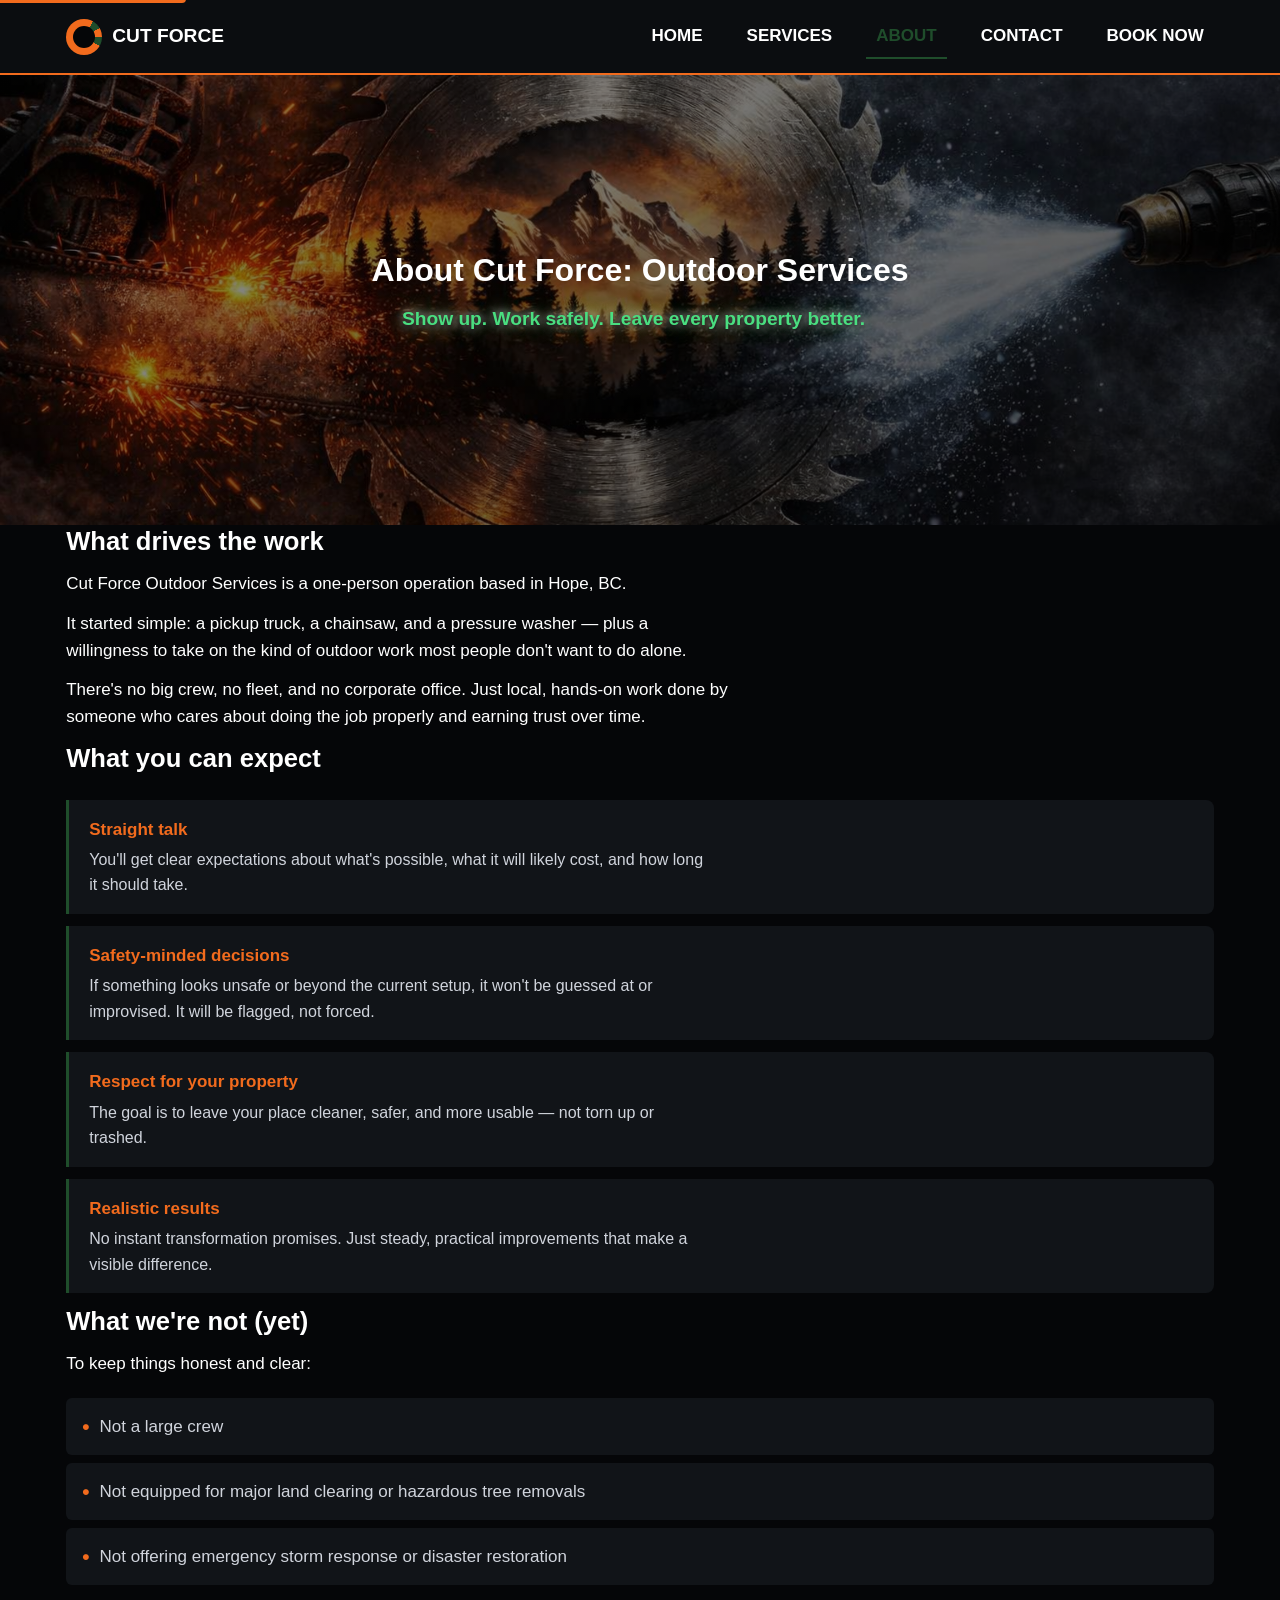
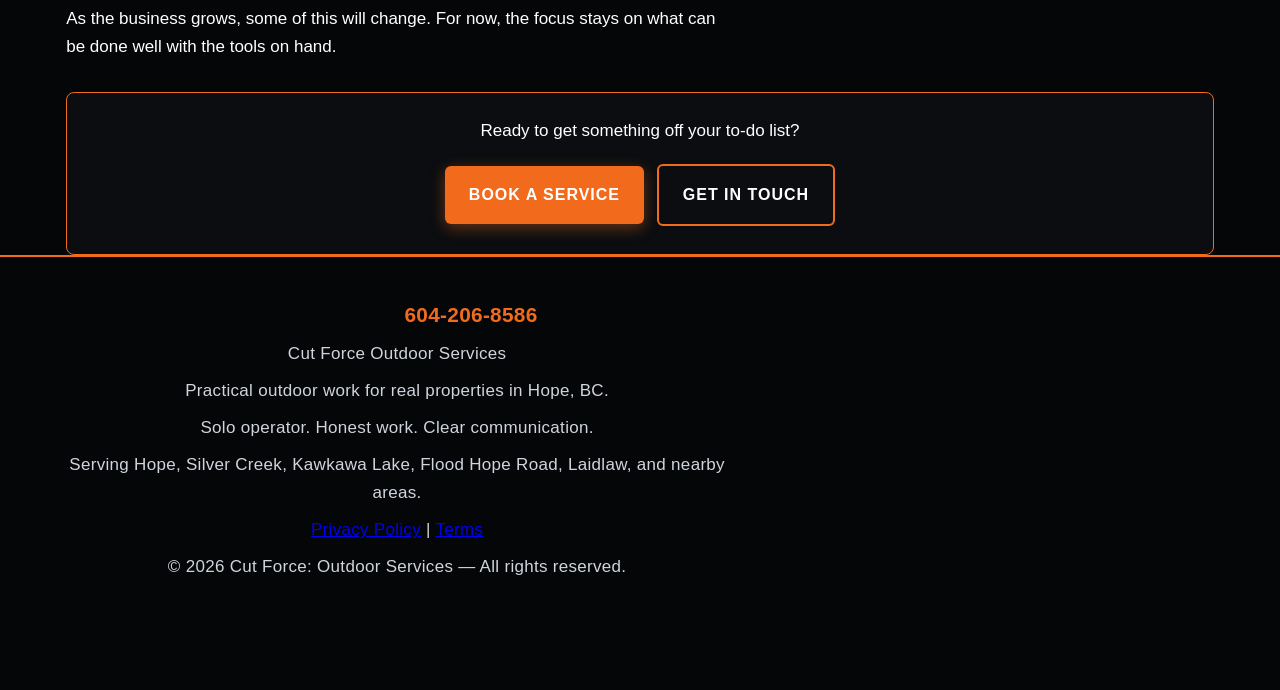
==== about.html @ 6f689f02 "feat(site): centralize quote flow and add SEO/legal pages Route quote and booking calls to the conta" ====
<!DOCTYPE html>
<html lang="en">
<head>
    <!-- Clarity tracking code for https://cutforceoutdoorservices.ca/ -->
<script>
    (function(c,l,a,r,i,t,y){
        c[a]=c[a]||function(){(c[a].q=c[a].q||[]).push(arguments)};
        t=l.createElement(r);t.async=1;t.src="https://www.clarity.ms/tag/"+i+"?ref=bwt";
        y=l.getElementsByTagName(r)[0];y.parentNode.insertBefore(t,y);
    })(window, document, "clarity", "script", "xai594ujfy");
</script>
    <meta charset="UTF-8">
    <meta name="viewport" content="width=device-width, initial-scale=1.0">
    <title>About | Cut Force: Outdoor Services | Hope, BC</title>
    <meta name="description" content="One-person outdoor service in Hope, BC focused on practical chainsaw work, brush clearing, pressure washing, and honest communication.">
    
    <!-- Open Graph / Social Media -->
    <meta property="og:title" content="About | Cut Force: Outdoor Services | Hope, BC">
    <meta property="og:description" content="One-person outdoor service in Hope, BC focused on practical chainsaw work, brush clearing, pressure washing, and honest communication.">
    <meta property="og:type" content="website">
    <meta property="og:url" content="https://cutforceoutdoorservices.ca/about.html">
    <meta property="og:image" content="https://cutforceoutdoorservices.ca/img/hero-bg.png">
    
    <!-- Local Business Schema -->
    <script type="application/ld+json">
    {
      "@context": "https://schema.org",
      "@type": "LocalBusiness",
      "name": "Cut Force Outdoor Services",
      "image": "https://cutforceoutdoorservices.ca/img/favicon.svg",
      "telephone": "+16042068586",
      "address": {
        "@type": "PostalAddress",
        "addressLocality": "Hope",
        "addressRegion": "BC",
        "addressCountry": "CA"
      },
      "areaServed": ["Hope, BC", "Silver Creek", "Kawkawa Lake", "Flood Hope Road", "Laidlaw", "Yale"],
      "serviceType": ["Brush Clearing", "Yard Cleanups", "Property Recovery", "Pressure Washing", "Chainsaw Work"]
    }
    </script>
    
    <link rel="icon" href="img/favicon.svg" type="image/svg+xml">
    <link rel="stylesheet" href="css/styles.css">
</head>
<body>
    <a href="#main-content" class="skip-link">Skip to main content</a>

    <header>
        <div class="container header-container">
            <div class="logo">
                <div class="logo-icon" aria-label="Cut Force Logo"></div>
                <span>CUT FORCE</span>
            </div>
            <button class="menu-toggle" aria-label="Toggle menu" aria-expanded="false">☰</button>
            <nav id="main-nav">
                <ul>
                    <li><a href="index.html">Home</a></li>
                    <li><a href="services.html">Services</a></li>
                    <li><a href="about.html" class="active">About</a></li>
                    <li><a href="contact.html">Contact</a></li>
                    <li><a href="contact.html">Book Now</a></li>
                </ul>
            </nav>
        </div>
    </header>

    <section class="hero hero-short">
        <div class="hero-overlay"></div>
        <div class="container hero-content">
            <h1>About Cut Force: Outdoor Services</h1>
            <p class="hero-tagline">Show up. Work safely. Leave every property better.</p>
        </div>
    </section>

    <section class="about" id="main-content">
        <div class="container">
            <h2>What drives the work</h2>
            <p>Cut Force Outdoor Services is a one-person operation based in Hope, BC.</p>
            <p>It started simple: a pickup truck, a chainsaw, and a pressure washer — plus a willingness to take on the kind of outdoor work most people don't want to do alone.</p>
            <p>There's no big crew, no fleet, and no corporate office. Just local, hands-on work done by someone who cares about doing the job properly and earning trust over time.</p>

            <h2>What you can expect</h2>
            <ul class="before-book-list">
                <li>
                    <strong>Straight talk</strong>
                    <p>You'll get clear expectations about what's possible, what it will likely cost, and how long it should take.</p>
                </li>
                <li>
                    <strong>Safety-minded decisions</strong>
                    <p>If something looks unsafe or beyond the current setup, it won't be guessed at or improvised. It will be flagged, not forced.</p>
                </li>
                <li>
                    <strong>Respect for your property</strong>
                    <p>The goal is to leave your place cleaner, safer, and more usable — not torn up or trashed.</p>
                </li>
                <li>
                    <strong>Realistic results</strong>
                    <p>No instant transformation promises. Just steady, practical improvements that make a visible difference.</p>
                </li>
            </ul>

            <h2>What we're not (yet)</h2>
            <p>To keep things honest and clear:</p>
            <ul class="service-area-list">
                <li>Not a large crew</li>
                <li>Not equipped for major land clearing or hazardous tree removals</li>

                <li>Not offering emergency storm response or disaster restoration</li>
            </ul>
            <p>As the business grows, some of this will change. For now, the focus stays on what can be done well with the tools on hand.</p>

            <div class="cta-block">
                <p>Ready to get something off your to-do list?</p>
                <a href="contact.html" class="btn btn-orange"><span>Book a Service</span></a>
                <a href="contact.html" class="btn btn-outline"><span>Get in Touch</span></a>
            </div>
        </div>
    </section>

    <footer>
        <div class="container">
            <p class="footer-text footer-phone">604-206-8586</p>
            <p class="footer-text">Cut Force Outdoor Services</p>
            <p class="footer-text">Practical outdoor work for real properties in Hope, BC.</p>
            <p class="footer-text">Solo operator. Honest work. Clear communication.</p>
            <p class="footer-text">Serving Hope, Silver Creek, Kawkawa Lake, Flood Hope Road, Laidlaw, and nearby areas.</p>
            <p class="footer-text"><a href="privacy-policy.html">Privacy Policy</a> | <a href="terms.html">Terms</a></p>            <p class="footer-text">&copy; 2026 Cut Force: Outdoor Services — All rights reserved.</p>
        </div>
    </footer>

    <div class="sticky-action-bar" aria-label="Quick contact">
        <a href="tel:604-206-8586"><span class="bar-icon">📞</span> Call</a>
        <a href="sms:604-206-8586"><span class="bar-icon">💬</span> Text</a>
        <a href="contact.html"><span class="bar-icon">📝</span> Contact</a>
    </div>

    <script>
        const menuToggle = document.querySelector('.menu-toggle');
        const nav = document.getElementById('main-nav');
        menuToggle.addEventListener('click', function() {
            const isOpen = nav.style.display === 'block';
            nav.style.display = isOpen ? 'none' : 'block';
            menuToggle.setAttribute('aria-expanded', !isOpen);
            menuToggle.textContent = isOpen ? '☰' : '✕';
        });
    </script>
</body>
</html>
---- css/styles.css ----
/* Cut Force: Outdoor Services - Mobile-First UI Kit */
/* Dark, gritty aesthetic merged with readability-first mobile */

/* Reset & Base */
* { margin: 0; padding: 0; box-sizing: border-box; }
:root {
    --bg-primary: #050608;
    --bg-secondary: #0B0D10;
    --bg-card: #111418;
    --accent-orange: #F26B1D;
    --accent-green: #1F4D2B;
    --text-white: #FFFFFF;
    --text-gray: #D0D4DC;
    --text-muted: #9CA3AF;
}

html { scroll-behavior: smooth; }
body {
    font-family: 'Segoe UI', Tahoma, Geneva, Verdana, sans-serif;
    background-color: var(--bg-primary);
    color: var(--text-white);
    line-height: 1.6;
    min-height: 100vh;
    padding-bottom: 80px;
    font-size: 17px;
}

/* Container */
.container { width: 92%; max-width: 1200px; margin: 0 auto; padding: 0 15px; }

/* Spacing System */
.section-padding { padding: 40px 0; }
.mb-s { margin-bottom: 8px; }
.mb-m { margin-bottom: 16px; }
.mb-l { margin-bottom: 24px; }
.mb-xl { margin-bottom: 32px; }
.mt-xl { margin-top: 32px; }

/* Typography */
h1, h2, h3, h4 { line-height: 1.3; margin-bottom: 12px; }
h1 { font-size: clamp(1.6rem, 5vw, 2rem); }
h2 { font-size: clamp(1.3rem, 4vw, 1.6rem); }
h3 { font-size: 1.2rem; }
p { margin-bottom: 12px; max-width: 70ch; }

/* Text Center Utility */
.text-center { text-align: center; }
.text-center p { margin-left: auto; margin-right: auto; }
.text-muted { color: var(--text-muted); }

/* Skip link */
.skip-link { position: absolute; top: -40px; left: 0; background: var(--accent-orange); color: var(--text-white); padding: 8px 16px; text-decoration: none; z-index: 1000; border-radius: 0 0 4px 0; }
.skip-link:focus { top: 0; }

/* Header */
header { position: sticky; top: 0; background: var(--bg-secondary); border-bottom: 2px solid var(--accent-orange); z-index: 100; padding: 14px 0; }
.header-container { display: flex; justify-content: space-between; align-items: center; flex-wrap: wrap; padding: 0 15px; }
.logo { font-size: 1.2rem; font-weight: 900; color: var(--text-white); display: flex; align-items: center; gap: 10px; }
.logo-icon { width: 36px; height: 36px; border-radius: 50%; background: conic-gradient(from 0deg, var(--accent-orange) 0deg 30deg, var(--accent-green) 30deg 60deg, var(--accent-orange) 60deg 90deg, var(--accent-green) 90deg 120deg, var(--accent-orange) 120deg); position: relative; flex-shrink: 0; }
.logo-icon::before { content: ''; position: absolute; top: 50%; left: 50%; transform: translate(-50%, -50%); width: 22px; height: 22px; background: var(--bg-primary); border-radius: 50%; }
.phone-header { color: var(--accent-orange); font-weight: 700; font-size: 1rem; }

/* Navigation */
nav ul { display: flex; list-style: none; gap: 1.5rem; flex-wrap: wrap; }
nav a { color: var(--text-white); text-transform: uppercase; font-weight: 600; transition: color 0.3s; padding: 8px 10px; text-decoration: none; min-height: 44px; display: inline-flex; align-items: center; }
nav a:hover { color: var(--accent-orange); }
nav a.active { color: var(--accent-green); border-bottom: 2px solid var(--accent-green); }
nav a:focus { outline: 2px solid var(--accent-green); outline-offset: 2px; }

/* Hamburger Menu */
.menu-toggle { display: none; background: none; border: none; color: var(--text-white); font-size: 1.8rem; cursor: pointer; padding: 8px; min-height: 44px; min-width: 44px; }

/* Sticky Bottom Action Bar */
.sticky-action-bar { position: fixed; bottom: 0; left: 0; right: 0; background: var(--bg-secondary); border-top: 2px solid var(--accent-orange); display: flex; z-index: 100; padding: 8px 0; box-shadow: 0 -4px 20px rgba(0,0,0,0.5); }
.sticky-action-bar a { flex: 1; display: flex; flex-direction: column; align-items: center; justify-content: center; gap: 4px; padding: 10px 8px; text-decoration: none; color: var(--text-white); font-weight: 700; font-size: 0.75rem; text-transform: uppercase; letter-spacing: 0.5px; min-height: 56px; border-right: 1px solid rgba(255,255,255,0.1); }
.sticky-action-bar a:last-child { border-right: none; }
.sticky-action-bar a:hover { background: rgba(242, 107, 29, 0.15); }
.sticky-action-bar a:focus { outline: 2px solid var(--accent-green); outline-offset: -2px; }
.sticky-action-bar .bar-icon { font-size: 1.3rem; }

/* Hero Section */
.hero { position: relative; min-height: 100vh; display: flex; align-items: center; justify-content: center; text-align: center; overflow: hidden; background-image: url("../img/hero-bg.png"); background-size: cover; background-position: center; background-repeat: no-repeat; background-color: var(--bg-secondary); }
.hero-short { min-height: 50vh; }
.hero-overlay { position: absolute; inset: 0; background: linear-gradient(135deg, rgba(0,0,0,0.4) 0%, rgba(0,0,0,0.7) 100%); z-index: 1; }
.hero-content { position: relative; z-index: 3; padding: 20px; max-width: 800px; }
.hero-title { margin-bottom: 16px; }
.hero-tagline { font-size: 1.2rem; color: #4ADE80; margin-bottom: 16px; font-weight: 600; text-shadow: 0 2px 4px rgba(0,0,0,0.95), 0 0 10px rgba(255,255,255,0.9), 0 0 22px rgba(124,255,138,0.45); }
.hero-description { font-size: 1.05rem; color: var(--text-gray); margin-bottom: 24px; line-height: 1.7; }
.hero-buttons { display: flex; gap: 12px; flex-wrap: wrap; justify-content: center; }

/* Jump Menu */
.jump-menu { display: flex; gap: 8px; overflow-x: auto; padding: 12px 0; -webkit-overflow-scrolling: touch; scrollbar-width: none; border-bottom: 1px solid rgba(255,255,255,0.1); }
.jump-menu::-webkit-scrollbar { display: none; }
.jump-menu a { white-space: nowrap; padding: 10px 16px; background: var(--bg-secondary); border: 1px solid var(--accent-orange); border-radius: 20px; color: var(--text-white); text-decoration: none; font-size: 0.9rem; font-weight: 600; flex-shrink: 0; min-height: 44px; display: inline-flex; align-items: center; }
.jump-menu a:hover { background: var(--accent-orange); }
.jump-menu a:focus { outline: 2px solid var(--accent-green); }

/* Buttons */
.btn { padding: 16px 24px; font-weight: 900; text-transform: uppercase; border: none; cursor: pointer; transition: all 0.3s; font-size: 1rem; letter-spacing: 1px; text-decoration: none; display: inline-block; min-height: 48px; border-radius: 6px; }
.btn:focus { outline: 2px solid var(--accent-green); outline-offset: 2px; }
.btn-orange { background: var(--accent-orange); color: var(--text-white); box-shadow: 0 4px 15px rgba(242, 107, 29, 0.4); }
.btn-orange:hover { transform: translateY(-2px); box-shadow: 0 6px 20px rgba(242, 107, 29, 0.6); }
.btn-outline { background: transparent; color: var(--text-white); border: 2px solid var(--accent-orange); min-height: 48px; }
.btn-outline:hover { background: rgba(242, 107, 29, 0.2); }
.btn-full { width: 100%; text-align: center; }

/* Services Section */
.services { padding: 40px 0; background: var(--bg-primary); }
.services-alt { background: var(--bg-secondary); }
.services-grid { display: grid; grid-template-columns: 1fr; gap: 16px; margin-top: 24px; }
.service-card { background: var(--bg-card); border: 1px solid rgba(255,255,255,0.1); border-radius: 8px; overflow: hidden; transition: transform 0.3s, box-shadow 0.3s; }
.service-card:hover { transform: translateY(-3px); box-shadow: 0 8px 25px rgba(0,0,0,0.4); }
.service-card img { width: 100%; height: 200px; object-fit: cover; display: block; }
.service-card .service-icon { width: 100%; height: 200px; display: flex; align-items: center; justify-content: center; background: var(--bg-secondary); border-bottom: 1px solid rgba(255,255,255,0.1); }
.service-card .service-icon svg { width: 80px; height: 80px; color: var(--accent-orange); }
.service-card-content { padding: 20px; }
.service-card h3 { color: var(--accent-orange); margin-bottom: 8px; font-size: 1.15rem; }
.service-card p { color: var(--text-gray); line-height: 1.6; margin-bottom: 8px; }
.service-card .good-for { font-size: 0.9rem; color: var(--text-muted); font-style: italic; margin-top: 8px; padding-top: 8px; border-top: 1px solid rgba(255,255,255,0.1); }

/* CTA Block */
.cta-block { background: var(--bg-secondary); border: 1px solid var(--accent-orange); border-radius: 8px; padding: 24px; text-align: center; margin-top: 32px; }
.cta-block p { margin-bottom: 16px; margin-left: auto; margin-right: auto; }
.cta-block .btn { margin: 4px; }

/* Section Headers */
.section-header { text-align: center; margin-bottom: 32px; }
.section-header h2 { color: var(--text-white); }
.section-header p { color: var(--text-gray); margin-left: auto; margin-right: auto; }

/* How It Works */
.steps { display: grid; gap: 20px; margin-top: 24px; }
.step { background: var(--bg-card); border: 1px solid rgba(255,255,255,0.1); border-radius: 8px; padding: 24px; position: relative; }
.step-number { display: inline-flex; align-items: center; justify-content: center; width: 36px; height: 36px; background: var(--accent-orange); color: var(--text-white); font-weight: 900; border-radius: 50%; margin-bottom: 12px; font-size: 1.1rem; }
.step h3 { margin-bottom: 8px; color: var(--text-white); }
.step p { color: var(--text-gray); margin-bottom: 0; }

/* Before You Book */
.before-book-list { list-style: none; margin-top: 24px; }
.before-book-list li { background: var(--bg-card); border-left: 3px solid var(--accent-green); padding: 16px 20px; margin-bottom: 12px; border-radius: 0 8px 8px 0; }
.before-book-list li strong { color: var(--accent-orange); display: block; margin-bottom: 4px; }
.before-book-list li p { color: var(--text-gray); margin-bottom: 0; font-size: 1rem; }

/* Service Area */
.service-area-list { list-style: none; margin: 20px 0; display: grid; gap: 8px; }
.service-area-list li { padding: 12px 16px; background: var(--bg-card); border-radius: 6px; color: var(--text-gray); display: flex; align-items: center; gap: 10px; }
.service-area-list li::before { content: '•'; color: var(--accent-orange); font-weight: 900; font-size: 1.3rem; }

/* Quick Contact */
.quick-contact { display: flex; gap: 12px; flex-wrap: wrap; margin-bottom: 24px; justify-content: center; }
.quick-contact a { display: inline-flex; align-items: center; gap: 8px; padding: 14px 20px; border-radius: 8px; text-decoration: none; font-weight: 700; min-height: 48px; }
.quick-contact .call-link { background: var(--accent-orange); color: var(--text-white); }
.quick-contact .text-link { background: var(--accent-green); color: var(--text-white); }

/* Photo Upload */
.photo-upload { border: 2px dashed rgba(255,255,255,0.3); border-radius: 8px; padding: 24px; text-align: center; cursor: pointer; transition: border-color 0.3s; position: relative; }
.photo-upload:hover { border-color: var(--accent-orange); }
.photo-upload input[type="file"] { position: absolute; inset: 0; opacity: 0; cursor: pointer; }
.photo-upload-label { color: var(--text-gray); font-size: 0.95rem; }

/* Forms */
.contact-prep ul {
    list-style: disc;
    padding-left: 1.5rem;
    line-height: 1.6;
}

.contact-prep li {
    margin-bottom: 0.5rem;
}

.contact-prep h2 {
    font-size: 1.8rem;
    font-weight: 600;
}

.mt-l { margin-top: 3rem; }
.mt-m { margin-top: 1.5rem; }
.mb-m { margin-bottom: 1.5rem; }

.contact-form, .booking-form { display: grid; gap: 16px; max-width: 100%; margin: 0 auto; }
.form-group { display: flex; flex-direction: column; }
.form-group label { margin-bottom: 6px; color: var(--accent-green); text-transform: uppercase; font-weight: 700; font-size: 0.85rem; letter-spacing: 0.5px; }
.form-group input, .form-group textarea, .form-group select { padding: 16px; background: var(--bg-secondary); border: 1px solid rgba(255,255,255,0.2); color: var(--text-white); font-size: 1rem; border-radius: 6px; min-height: 48px; }
.form-group input:focus, .form-group textarea:focus, .form-group select:focus { outline: 2px solid var(--accent-green); border-color: var(--accent-green); }
.form-group input.error, .form-group textarea.error { border-color: #ef4444; outline-color: #ef4444; }
.field-error { color: #ef4444; font-size: 0.85rem; margin-top: 4px; display: none; }
.field-error.show { display: block; }
.form-row { display: grid; grid-template-columns: 1fr; gap: 16px; }
.btn.loading { pointer-events: none; opacity: 0.7; white-space: nowrap; }
.btn.loading::after { content: ''; width: 18px; height: 18px; border: 2px solid var(--text-white); border-top-color: transparent; border-radius: 50%; animation: spin 0.6s linear infinite; margin-left: 10px; display: inline-block; vertical-align: middle; }
.btn-success { background: var(--accent-green) !important; cursor: default; animation: pulse 0.6s ease-in-out; }
.confirmation { display: none; background: var(--bg-primary); border: 2px solid var(--accent-green); padding: 32px; text-align: center; margin-top: 24px; border-radius: 8px; animation: fadeIn 0.4s ease-out; }
.confirmation.show { display: block; }
.form-error-message { display: none; background: #ef4444; color: white; padding: 12px 16px; border-radius: 6px; margin-bottom: 16px; text-align: center; font-weight: 600; }
.form-error-message.show { display: block; }

/* Spinner & pulse animations */
@keyframes spin { to { transform: rotate(360deg); } }
@keyframes pulse { 0%, 100% { transform: scale(1); } 50% { transform: scale(1.05); } }
@keyframes fadeIn { from { opacity: 0; transform: translateY(-10px); } to { opacity: 1; transform: translateY(0); } }

/* Gallery */
.gallery-grid { display: grid; grid-template-columns: 1fr; gap: 16px; margin-top: 24px; }
.gallery-item { border-radius: 8px; overflow: hidden; background: var(--bg-card); }
.gallery-item img { width: 100%; height: 220px; object-fit: cover; display: block; }
.gallery-item .gallery-icon { width: 100%; height: 220px; display: flex; align-items: center; justify-content: center; background: var(--bg-secondary); }
.gallery-item .gallery-icon svg { width: 100px; height: 100px; color: var(--accent-orange); }

/* Footer */
footer { background: var(--bg-primary); border-top: 2px solid var(--accent-orange); padding: 40px 0 100px; text-align: center; }
.footer-text { line-height: 1.7; letter-spacing: 0.3px; text-align: center; color: var(--text-gray); margin-bottom: 8px; }
.footer-phone { color: var(--accent-orange); font-size: 1.3rem; font-weight: 700; }

/* Scroll Indicator */
.scroll-indicator { position: absolute; bottom: 40px; left: 50%; transform: translateX(-50%); z-index: 3; cursor: pointer; animation: bounce 2s infinite; color: var(--accent-green); }
.scroll-indicator svg { width: 40px; height: 40px; }

/* Responsive */
@media (max-width: 599px) {
    .menu-toggle { display: block; }
    #main-nav { display: none; }
    #main-nav ul { flex-direction: column; gap: 0; width: 100%; }
    #main-nav a { display: block; padding: 14px 20px; border-bottom: 1px solid rgba(255,255,255,0.1); min-height: 48px; }
    .header-container { flex-wrap: nowrap; }
    nav { order: 3; width: 100%; }
}

@media (min-width: 600px) {
    .services-grid { grid-template-columns: repeat(2, 1fr); }
    .gallery-grid { grid-template-columns: repeat(2, 1fr); }
    .form-row { grid-template-columns: repeat(2, 1fr); }
    .steps { grid-template-columns: repeat(3, 1fr); }
    body { padding-bottom: 0; }
    .sticky-action-bar { display: none; }
    .menu-toggle { display: none !important; }
    #main-nav { display: block !important; }
    #main-nav ul { flex-wrap: wrap; justify-content: flex-end; }
}

@media (min-width: 900px) {
    .services-grid { grid-template-columns: repeat(3, 1fr); }
    .gallery-grid { grid-template-columns: repeat(3, 1fr); }
    .hero-buttons .btn { width: auto; }
}

@media (prefers-reduced-motion: reduce) {
    * { animation-duration: 0.01ms !important; transition-duration: 0.01ms !important; }
}

@keyframes bounce {
    0%, 100% { transform: translateX(-50%) translateY(0); }
    50% { transform: translateX(-50%) translateY(-10px); }
}

/* Utility */
.hidden { display: none; }
.service-card-narrow { max-width: 800px; margin: 0 auto; }
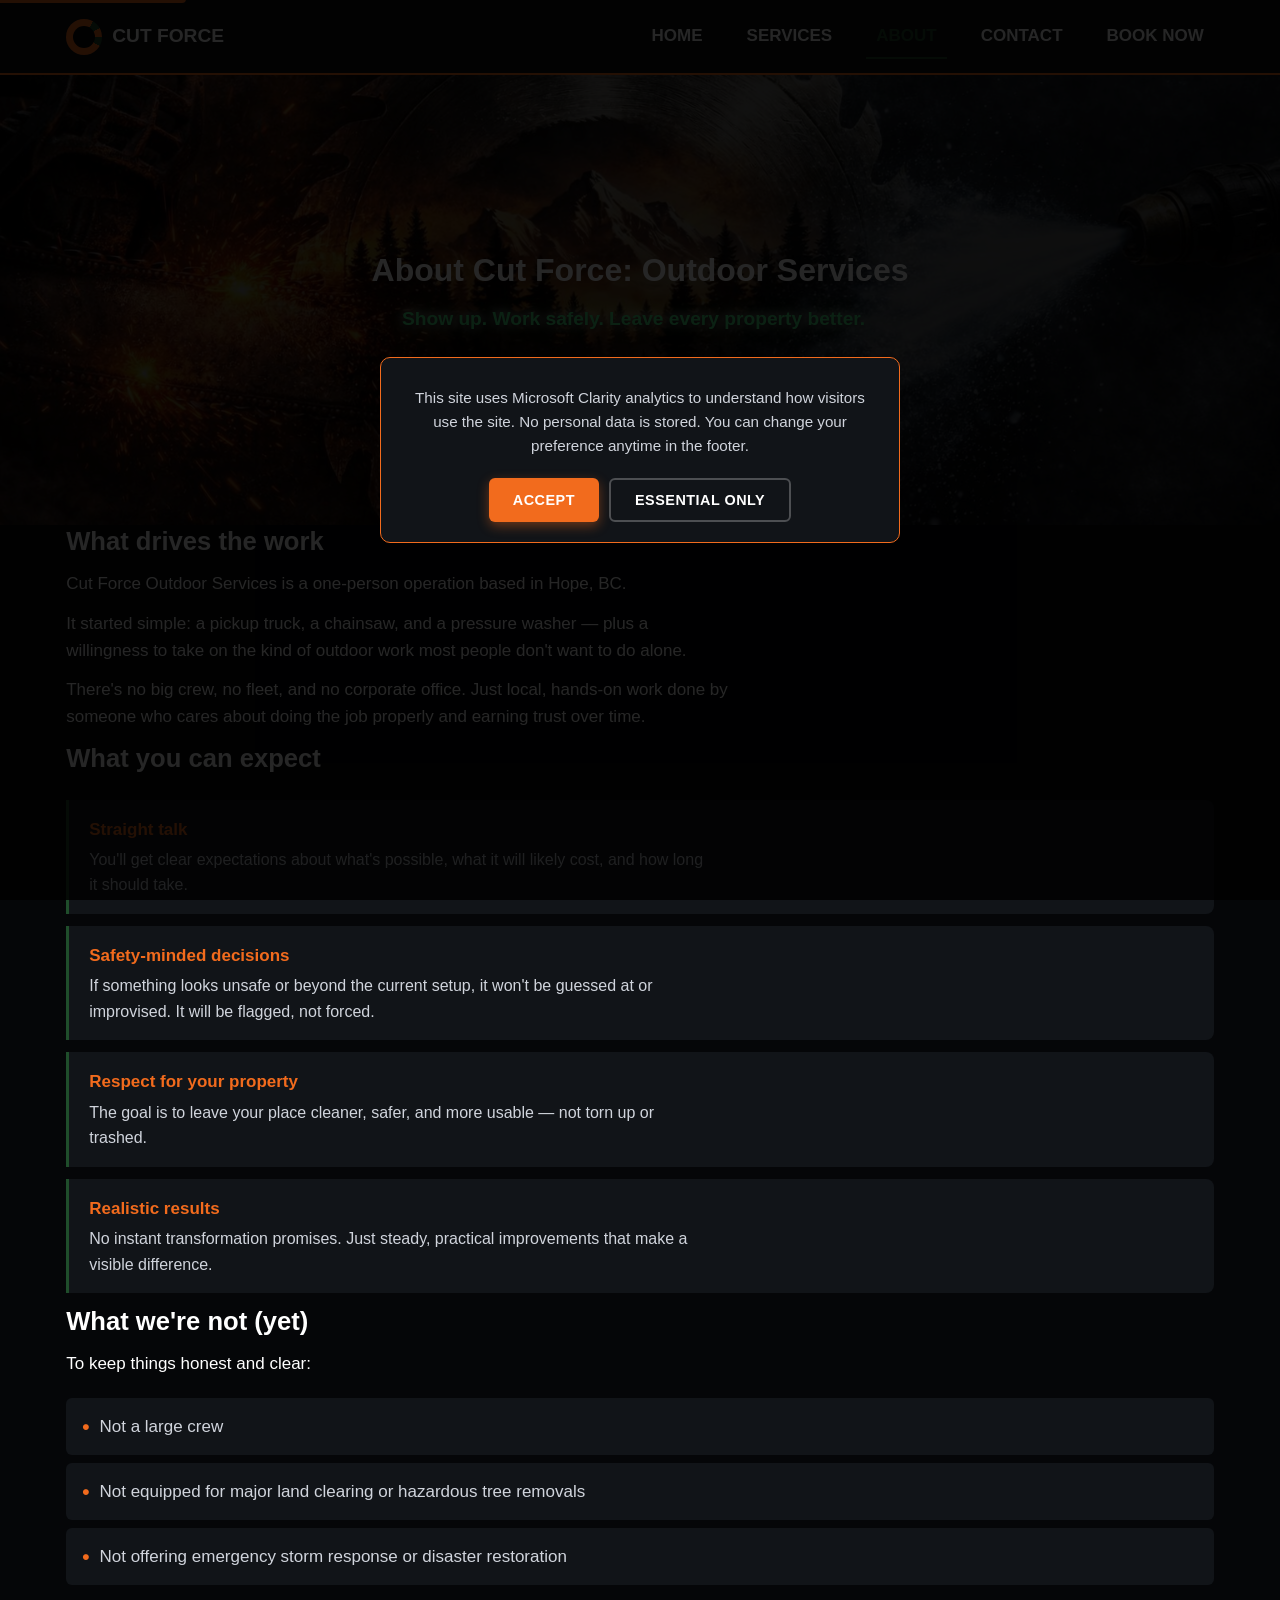
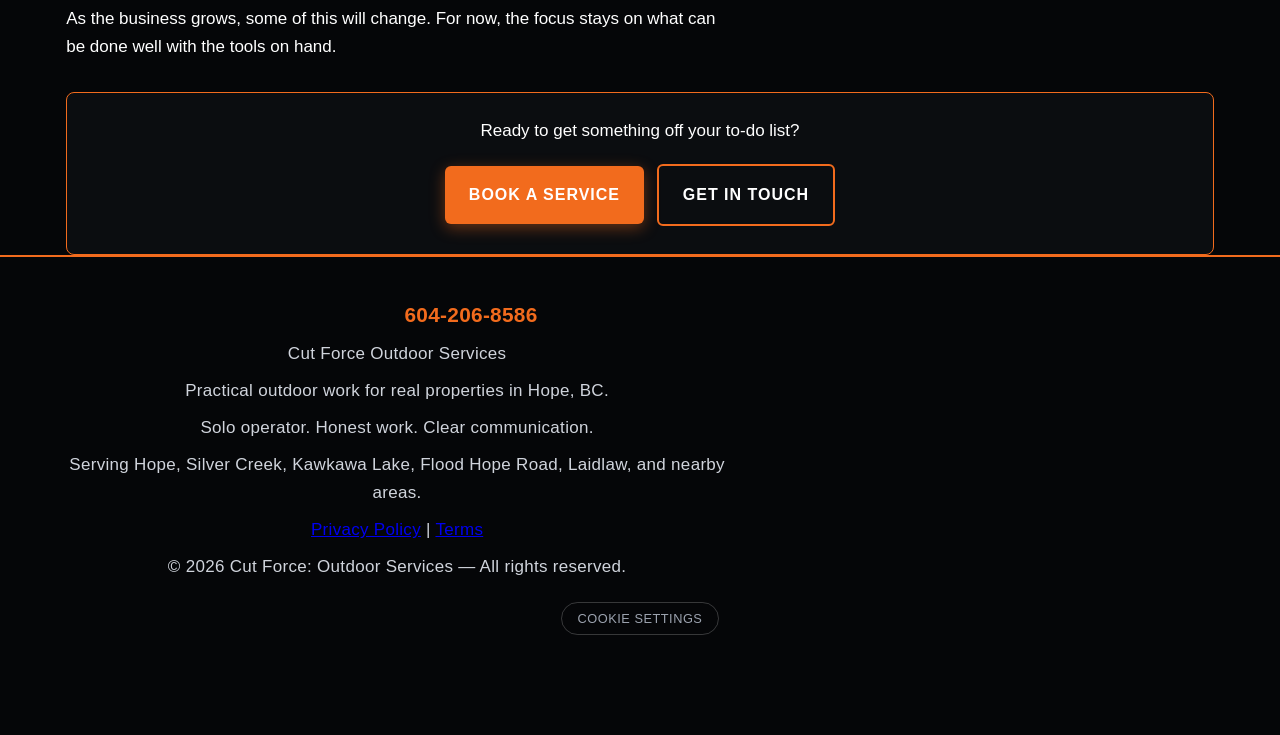
==== commit 53fb21bc: "refactor(site): centralize analytics with cookie consent banner Remove inline Microsoft Clarity trac" ====
--- a/about.html
+++ b/about.html
@@ -1,14 +1,7 @@
 <!DOCTYPE html>
 <html lang="en">
 <head>
-    <!-- Clarity tracking code for https://cutforceoutdoorservices.ca/ -->
-<script>
-    (function(c,l,a,r,i,t,y){
-        c[a]=c[a]||function(){(c[a].q=c[a].q||[]).push(arguments)};
-        t=l.createElement(r);t.async=1;t.src="https://www.clarity.ms/tag/"+i+"?ref=bwt";
-        y=l.getElementsByTagName(r)[0];y.parentNode.insertBefore(t,y);
-    })(window, document, "clarity", "script", "xai594ujfy");
-</script>
+    <!-- Analytics loaded via js/site.js with cookie consent -->
     <meta charset="UTF-8">
     <meta name="viewport" content="width=device-width, initial-scale=1.0">
     <title>About | Cut Force: Outdoor Services | Hope, BC</title>
@@ -59,7 +52,7 @@
                     <li><a href="services.html">Services</a></li>
                     <li><a href="about.html" class="active">About</a></li>
                     <li><a href="contact.html">Contact</a></li>
-                    <li><a href="contact.html">Book Now</a></li>
+                    <li><a href="contact.html" data-track="cta_book_click">Book Now</a></li></a>
                 </ul>
             </nav>
         </div>
@@ -112,8 +105,8 @@
 
             <div class="cta-block">
                 <p>Ready to get something off your to-do list?</p>
-                <a href="contact.html" class="btn btn-orange"><span>Book a Service</span></a>
-                <a href="contact.html" class="btn btn-outline"><span>Get in Touch</span></a>
+<a href="contact.html" class="btn btn-orange" data-track="cta_quote_click"><span>Book a Service</span></a>
+                <a href="contact.html" class="btn btn-outline" data-track="cta_contact_click"><span>Get in Touch</span></a>
             </div>
         </div>
     </section>
@@ -130,9 +123,9 @@
     </footer>
 
     <div class="sticky-action-bar" aria-label="Quick contact">
-        <a href="tel:604-206-8586"><span class="bar-icon">📞</span> Call</a>
-        <a href="sms:604-206-8586"><span class="bar-icon">💬</span> Text</a>
-        <a href="contact.html"><span class="bar-icon">📝</span> Contact</a>
+<a href="tel:604-206-8586" data-track="cta_call_click"><span class="bar-icon">📞</span> Call</a>
+        <a href="sms:604-206-8586" data-track="cta_text_click"><span class="bar-icon">💬</span> Text</a>
+        <a href="contact.html" data-track="cta_contact_click"><span class="bar-icon">📝</span> Contact</a>
     </div>
 
     <script>
@@ -145,6 +138,7 @@
             menuToggle.textContent = isOpen ? '☰' : '✕';
         });
     </script>
+    <script src="js/site.js"></script>
 </body>
 </html>
 
--- a/css/styles.css
+++ b/css/styles.css
@@ -89,8 +89,7 @@
 .hero-buttons { display: flex; gap: 12px; flex-wrap: wrap; justify-content: center; }
 
 /* Jump Menu */
-.jump-menu { display: flex; gap: 8px; overflow-x: auto; padding: 12px 0; -webkit-overflow-scrolling: touch; scrollbar-width: none; border-bottom: 1px solid rgba(255,255,255,0.1); }
-.jump-menu::-webkit-scrollbar { display: none; }
+.jump-menu { display: flex; gap: 8px; overflow-x: auto; padding: 12px 0; border-bottom: 1px solid rgba(255,255,255,0.1); }
 .jump-menu a { white-space: nowrap; padding: 10px 16px; background: var(--bg-secondary); border: 1px solid var(--accent-orange); border-radius: 20px; color: var(--text-white); text-decoration: none; font-size: 0.9rem; font-weight: 600; flex-shrink: 0; min-height: 44px; display: inline-flex; align-items: center; }
 .jump-menu a:hover { background: var(--accent-orange); }
 .jump-menu a:focus { outline: 2px solid var(--accent-green); }
@@ -257,3 +256,89 @@
 .hidden { display: none; }
 .service-card-narrow { max-width: 800px; margin: 0 auto; }
 
+/* ── Cookie Consent Banner ── */
+#cf-consent-banner {
+  position: fixed;
+  inset: 0;
+  z-index: 9999;
+  background: rgba(0,0,0,0.85);
+  display: flex;
+  align-items: center;
+  justify-content: center;
+  opacity: 0;
+  pointer-events: none;
+  transition: opacity 0.3s ease;
+}
+#cf-consent-banner.cf-visible {
+  opacity: 1;
+  pointer-events: auto;
+}
+.cf-consent-inner {
+  background: var(--bg-card, #111418);
+  border: 1px solid var(--accent-orange, #F26B1D);
+  border-radius: 10px;
+  padding: 28px 24px 20px;
+  max-width: 520px;
+  width: 92%;
+  text-align: center;
+  color: var(--text-white, #FFFFFF);
+}
+.cf-consent-text {
+  font-size: 0.95rem;
+  color: var(--text-gray, #D0D4DC);
+  line-height: 1.6;
+  margin: 0 0 20px;
+}
+.cf-consent-actions {
+  display: flex;
+  gap: 10px;
+  justify-content: center;
+  flex-wrap: wrap;
+}
+.cf-btn {
+  padding: 12px 24px;
+  border: none;
+  border-radius: 6px;
+  font-weight: 700;
+  font-size: 0.9rem;
+  cursor: pointer;
+  min-height: 44px;
+  text-transform: uppercase;
+  letter-spacing: 0.5px;
+  transition: transform 0.15s, box-shadow 0.2s;
+}
+.cf-btn-accept {
+  background: var(--accent-orange, #F26B1D);
+  color: var(--text-white, #FFFFFF);
+  box-shadow: 0 4px 12px rgba(242, 107, 29, 0.4);
+}
+.cf-btn-accept:hover { transform: translateY(-1px); }
+.cf-btn-essential {
+  background: transparent;
+  color: var(--text-white, #FFFFFF);
+  border: 2px solid rgba(255,255,255,0.25);
+}
+.cf-btn-essential:hover { border-color: var(--text-white, #FFFFFF); }
+
+/* Footer consent toggle */
+.cf-consent-toggle {
+  display: inline-block;
+  margin-top: 12px;
+  padding: 8px 16px;
+  background: transparent;
+  border: 1px solid rgba(255,255,255,0.2);
+  border-radius: 20px;
+  color: var(--text-muted, #9CA3AF);
+  font-size: 0.8rem;
+  cursor: pointer;
+  text-transform: uppercase;
+  letter-spacing: 0.5px;
+  transition: border-color 0.2s, color 0.2s;
+}
+.cf-consent-toggle:hover {
+  border-color: var(--accent-orange, #F26B1D);
+  color: var(--accent-orange, #F26B1D);
+}
+
+
+
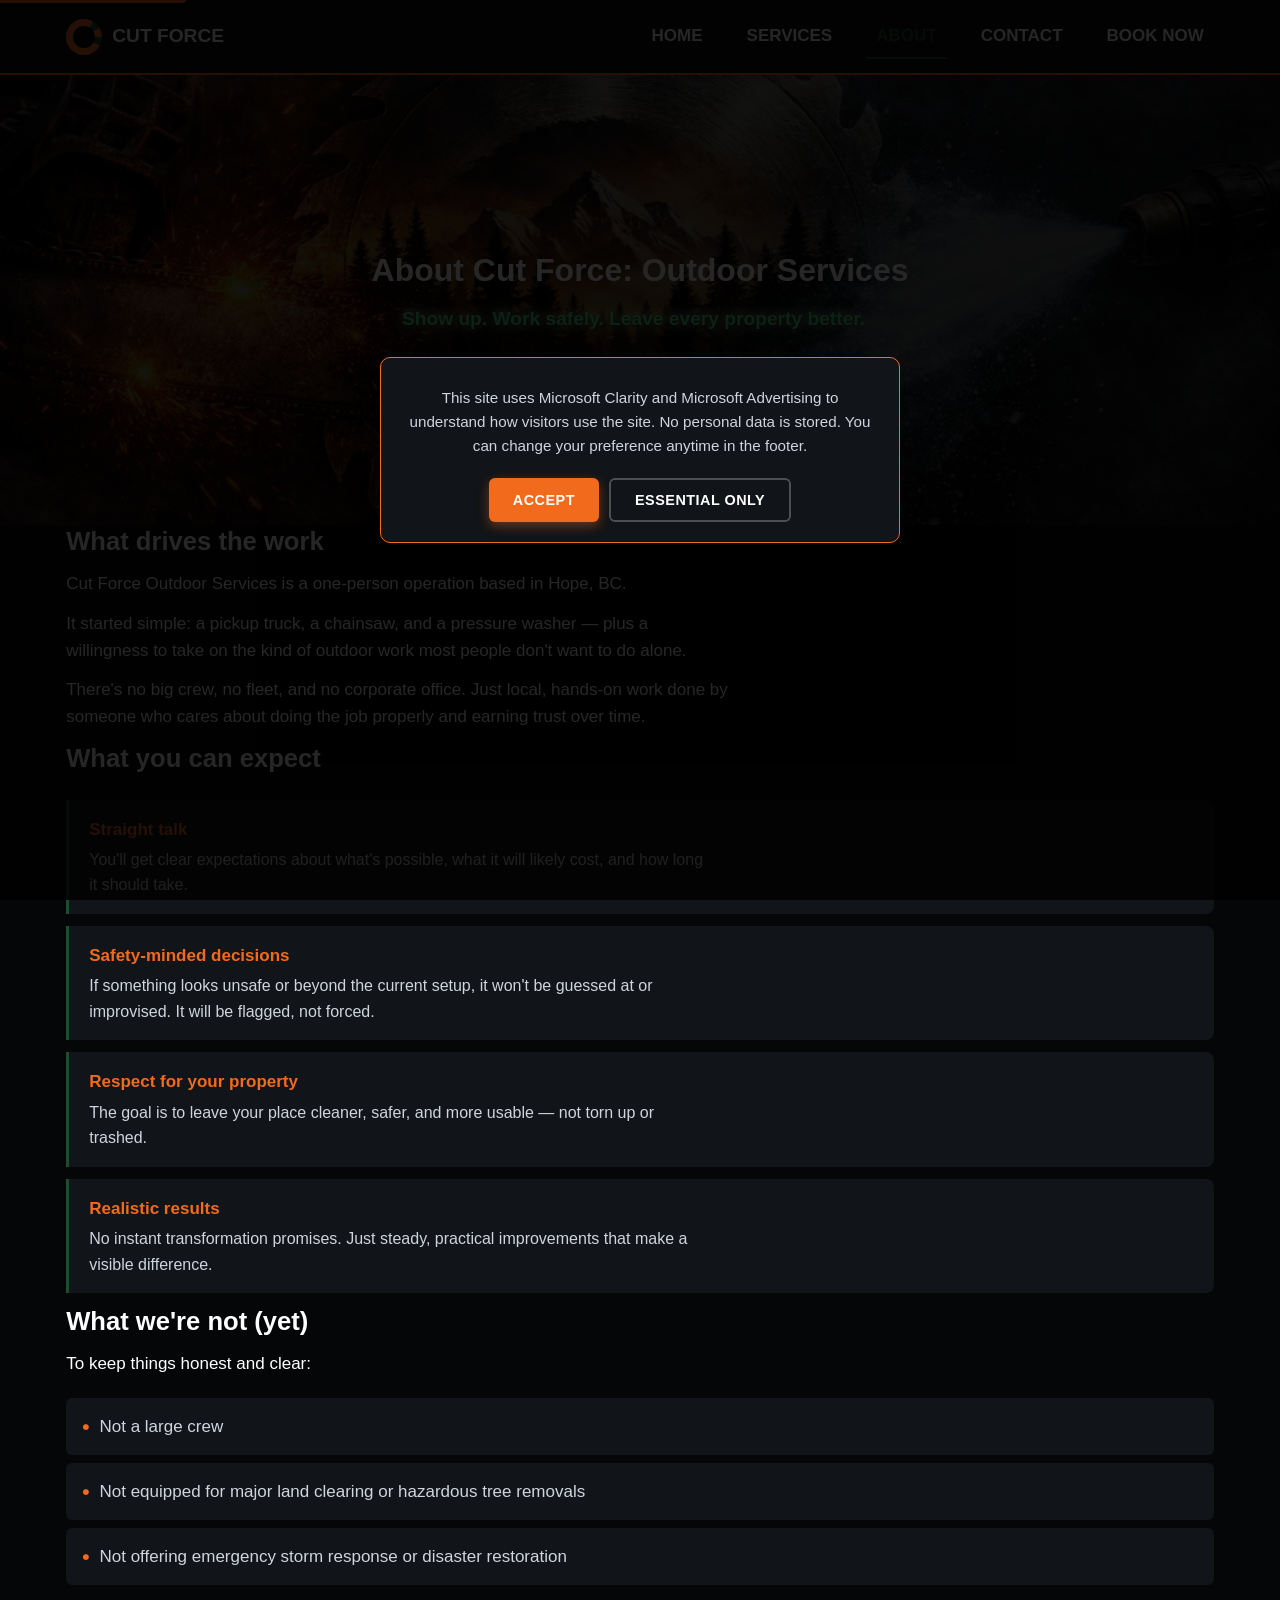
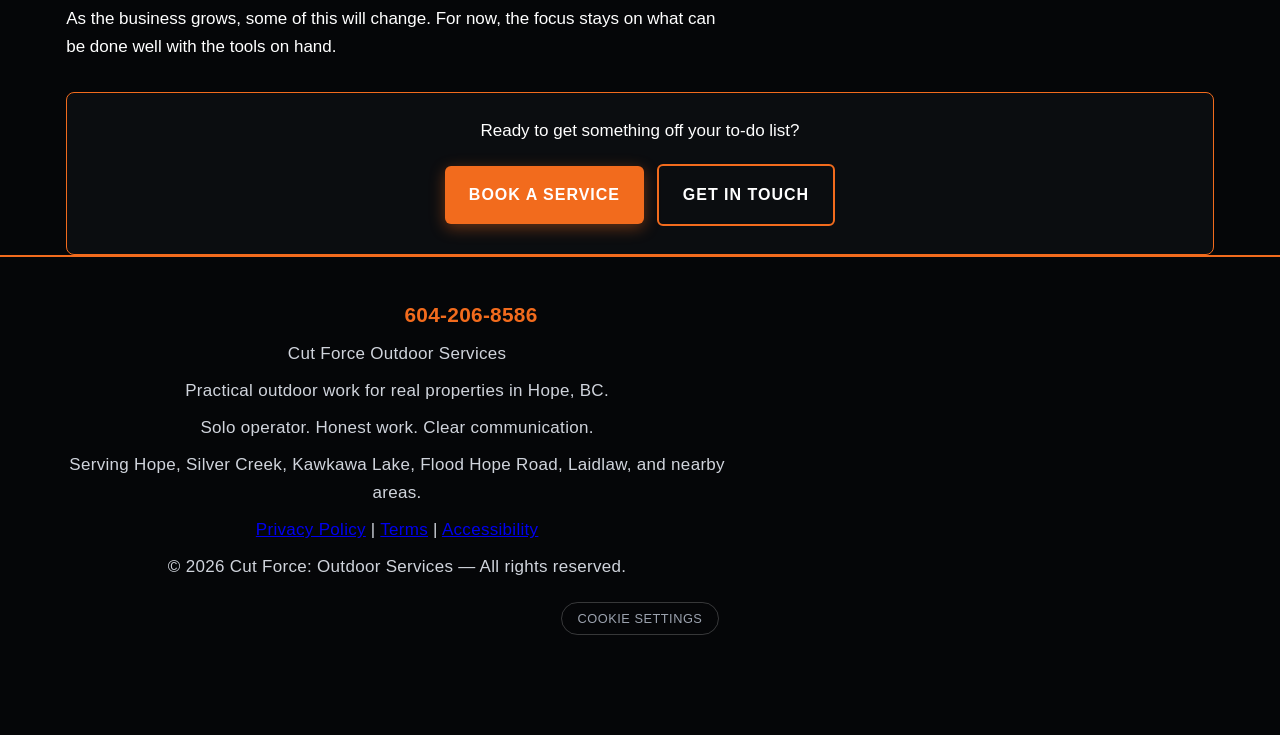
==== commit 9939d2bb: "feat(accessibility): add accessibility statement page and update footer links Add dedicated accessib" ====
--- a/about.html
+++ b/about.html
@@ -118,7 +118,7 @@
             <p class="footer-text">Practical outdoor work for real properties in Hope, BC.</p>
             <p class="footer-text">Solo operator. Honest work. Clear communication.</p>
             <p class="footer-text">Serving Hope, Silver Creek, Kawkawa Lake, Flood Hope Road, Laidlaw, and nearby areas.</p>
-            <p class="footer-text"><a href="privacy-policy.html">Privacy Policy</a> | <a href="terms.html">Terms</a></p>            <p class="footer-text">&copy; 2026 Cut Force: Outdoor Services — All rights reserved.</p>
+            <p class="footer-text"><a href="privacy-policy.html">Privacy Policy</a> | <a href="terms.html">Terms</a> | <a href="accessibility.html">Accessibility</a></p>            <p class="footer-text">&copy; 2026 Cut Force: Outdoor Services — All rights reserved.</p>
         </div>
     </footer>
 
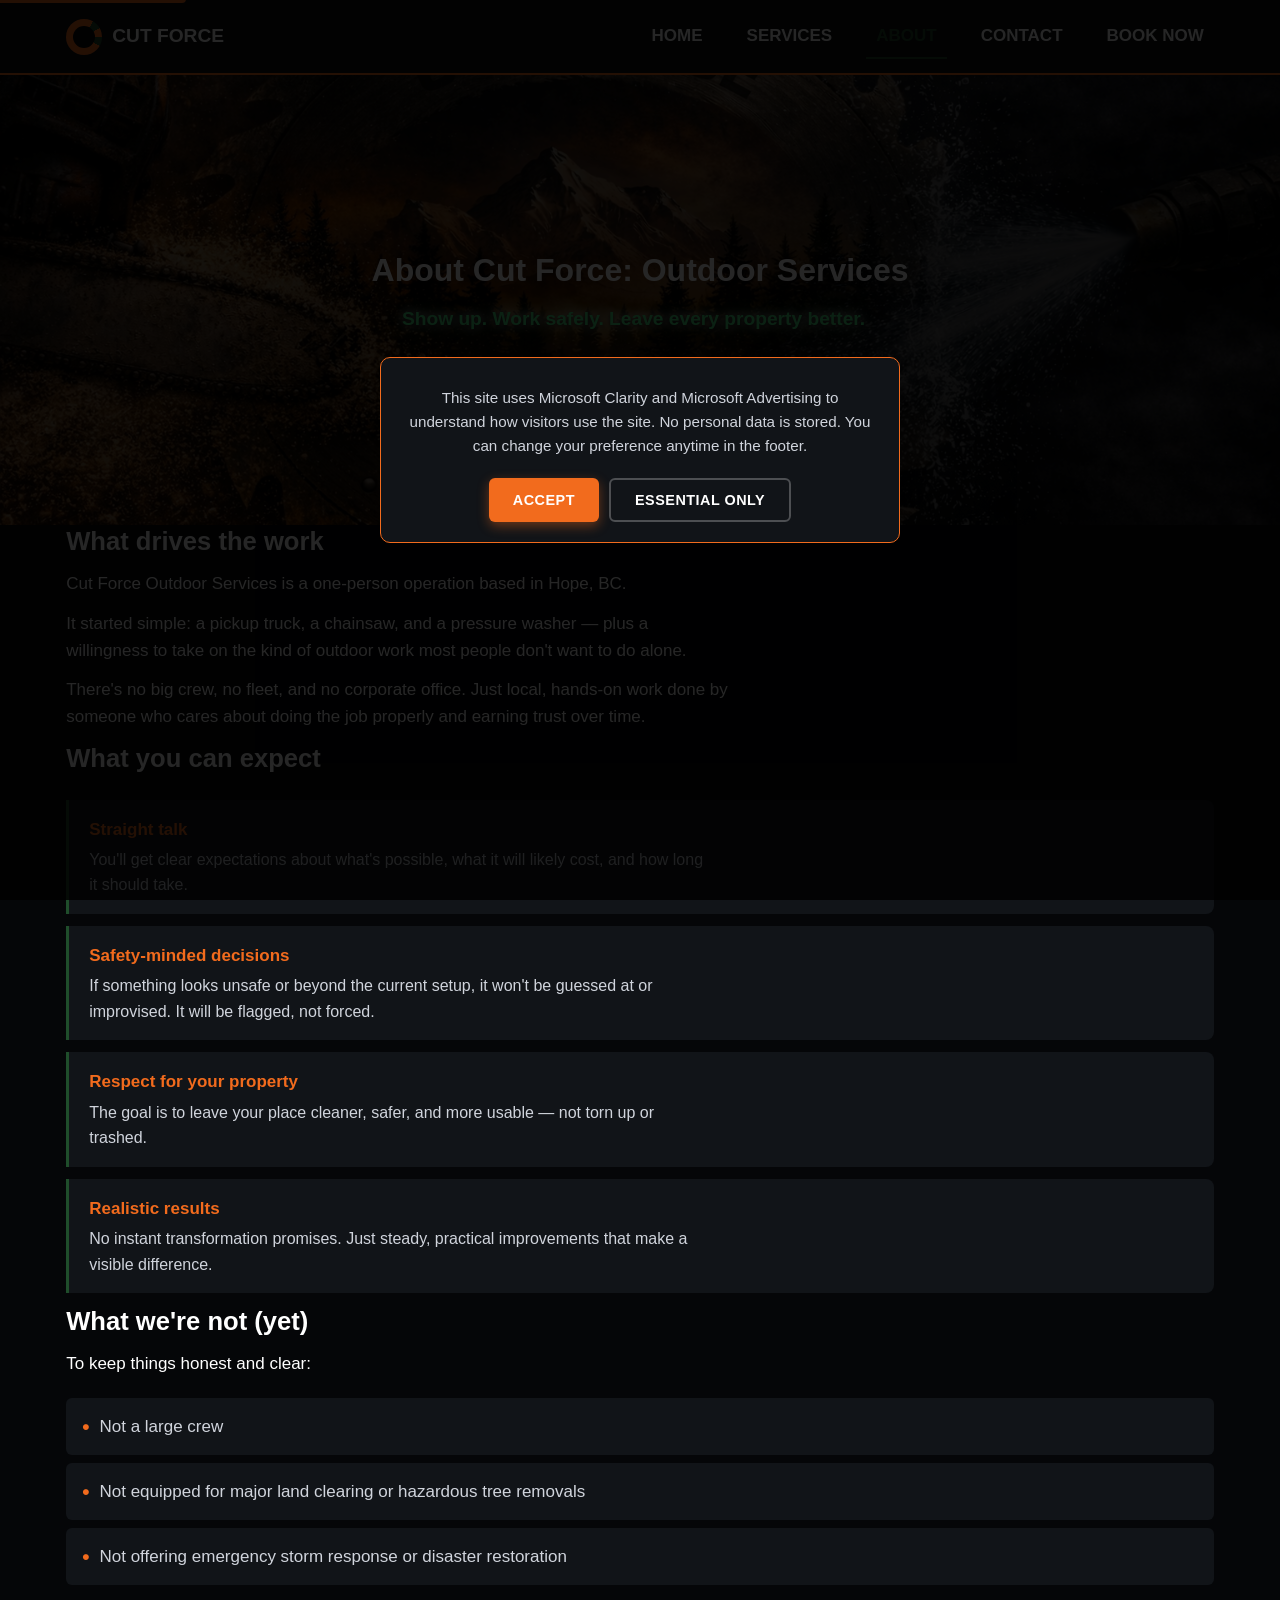
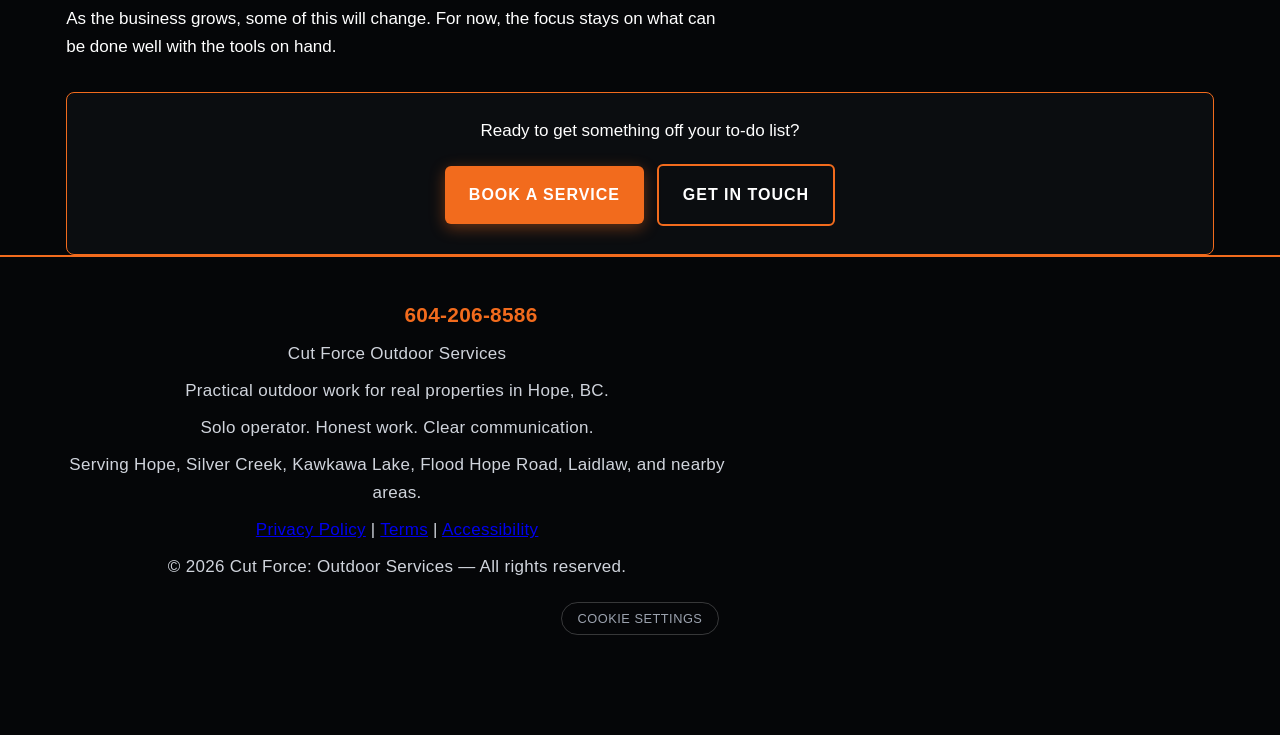
==== commit dd367830: "feat(assets): update hero background image across all pages" ====
--- a/about.html
+++ b/about.html
@@ -12,7 +12,7 @@
     <meta property="og:description" content="One-person outdoor service in Hope, BC focused on practical chainsaw work, brush clearing, pressure washing, and honest communication.">
     <meta property="og:type" content="website">
     <meta property="og:url" content="https://cutforceoutdoorservices.ca/about.html">
-    <meta property="og:image" content="https://cutforceoutdoorservices.ca/img/hero-bg.png">
+    <meta property="og:image" content="https://cutforceoutdoorservices.ca/img/hero-bg(3).png">
     
     <!-- Local Business Schema -->
     <script type="application/ld+json">
--- a/css/styles.css
+++ b/css/styles.css
@@ -79,7 +79,7 @@
 .sticky-action-bar .bar-icon { font-size: 1.3rem; }
 
 /* Hero Section */
-.hero { position: relative; min-height: 100vh; display: flex; align-items: center; justify-content: center; text-align: center; overflow: hidden; background-image: url("../img/hero-bg.png"); background-size: cover; background-position: center; background-repeat: no-repeat; background-color: var(--bg-secondary); }
+.hero { position: relative; min-height: 100vh; display: flex; align-items: center; justify-content: center; text-align: center; overflow: hidden; background-image: url("../img/hero-bg(3).png"); background-size: cover; background-position: center; background-repeat: no-repeat; background-color: var(--bg-secondary); }
 .hero-short { min-height: 50vh; }
 .hero-overlay { position: absolute; inset: 0; background: linear-gradient(135deg, rgba(0,0,0,0.4) 0%, rgba(0,0,0,0.7) 100%); z-index: 1; }
 .hero-content { position: relative; z-index: 3; padding: 20px; max-width: 800px; }
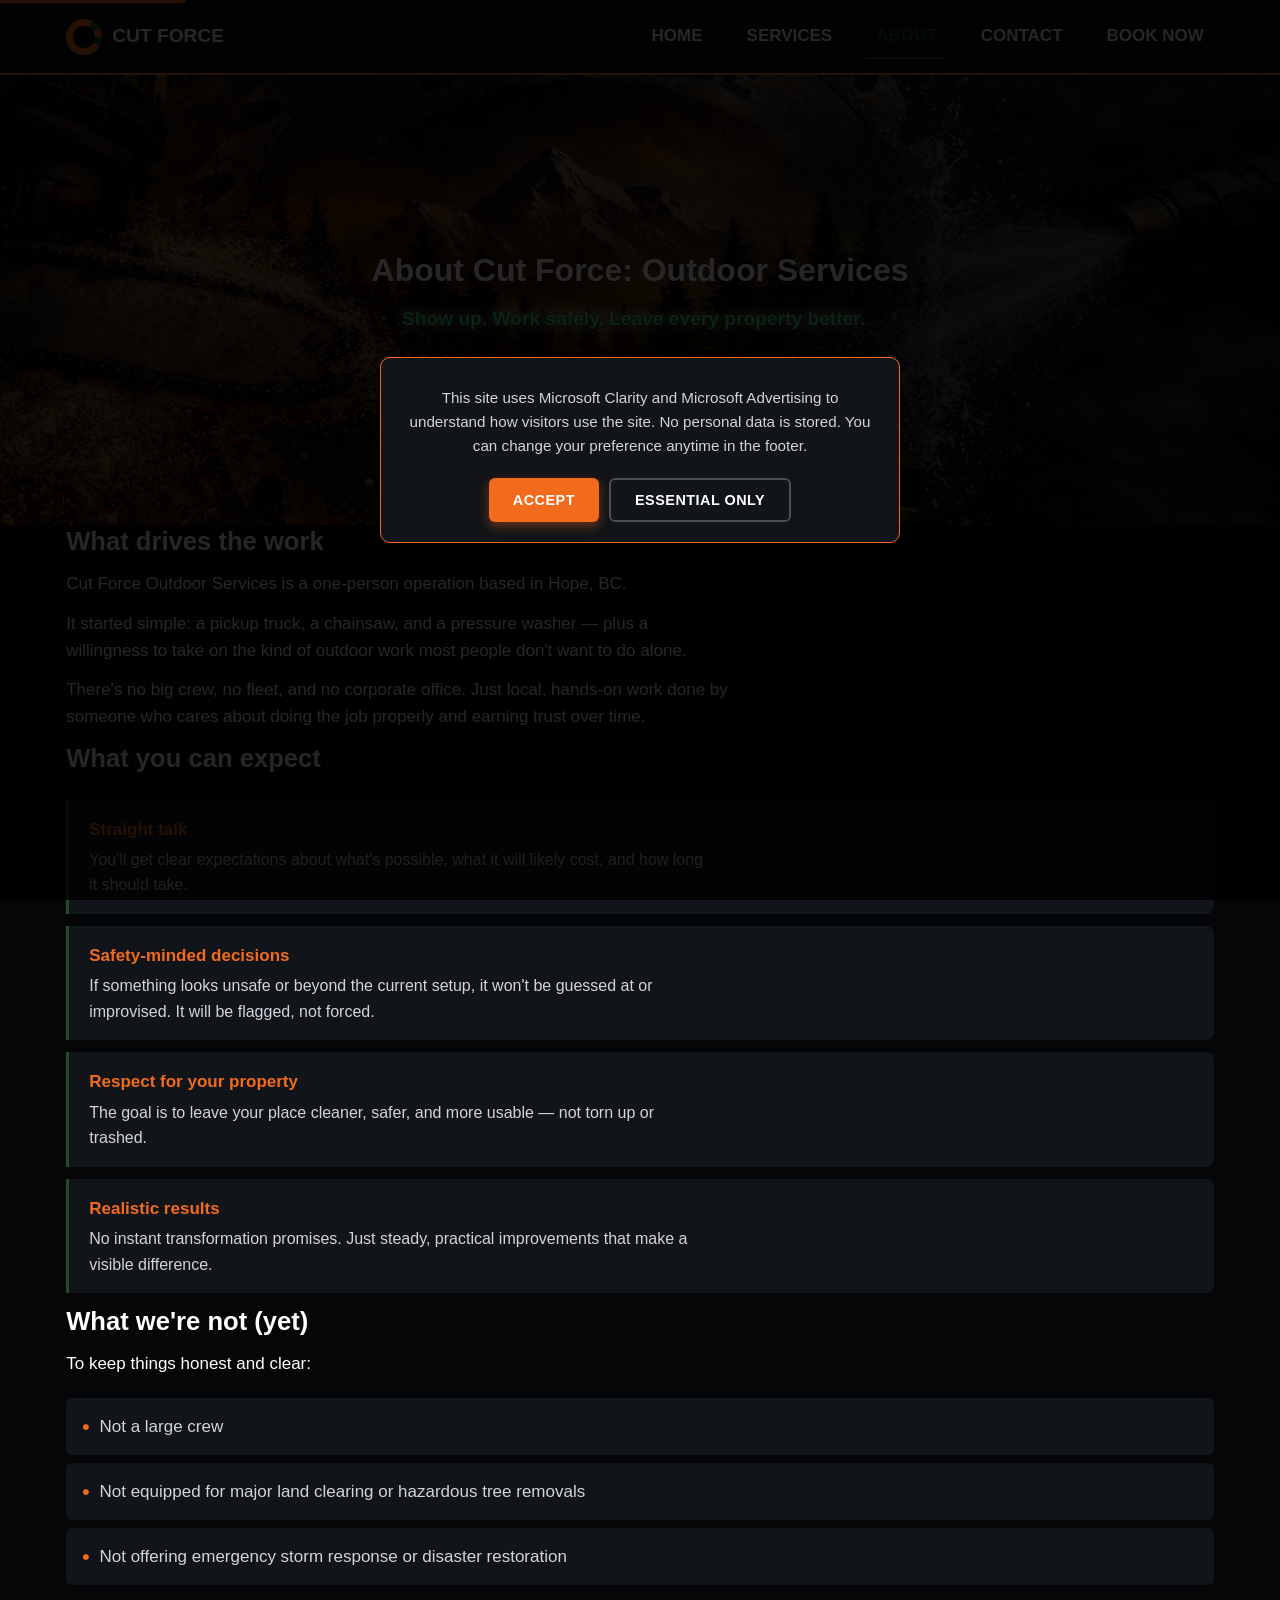
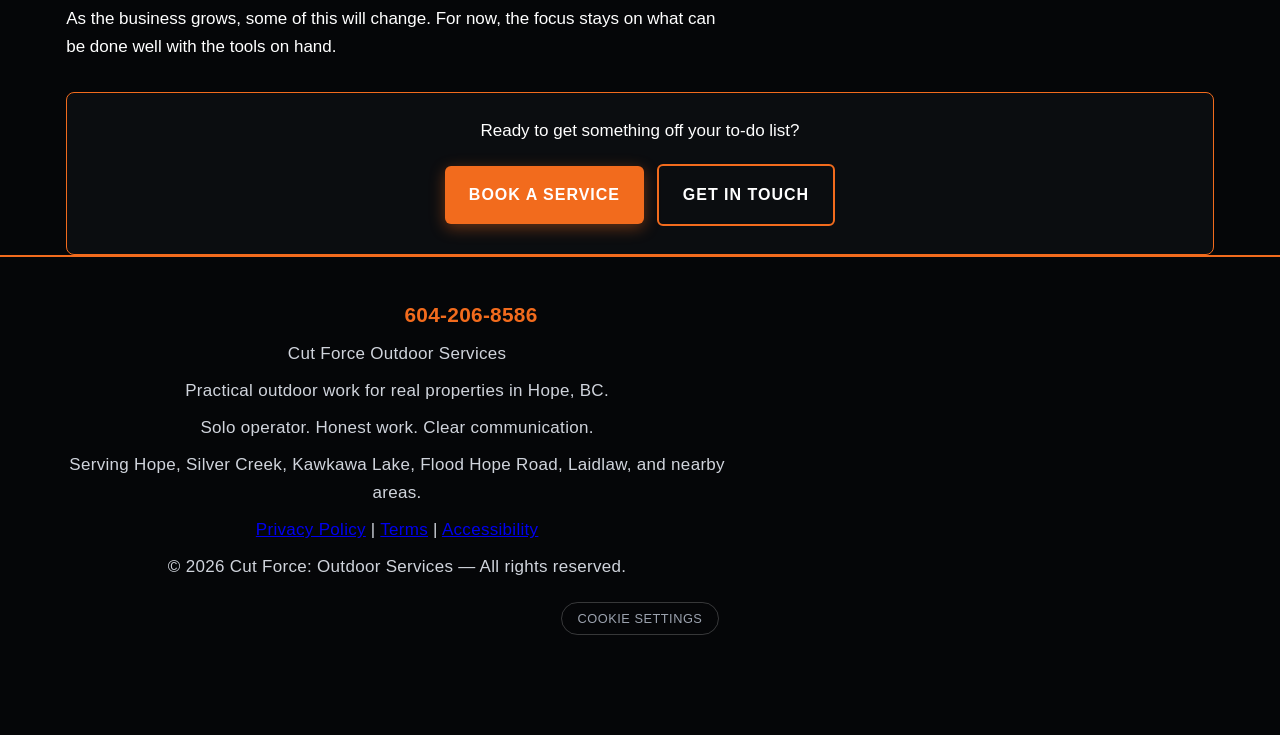
==== commit 60578516: "feat(assets): migrate site images to WebP format Update all HTML pages to reference WebP images inst" ====
--- a/about.html
+++ b/about.html
@@ -12,7 +12,7 @@
     <meta property="og:description" content="One-person outdoor service in Hope, BC focused on practical chainsaw work, brush clearing, pressure washing, and honest communication.">
     <meta property="og:type" content="website">
     <meta property="og:url" content="https://cutforceoutdoorservices.ca/about.html">
-    <meta property="og:image" content="https://cutforceoutdoorservices.ca/img/hero-bg(3).png">
+    <meta property="og:image" content="https://cutforceoutdoorservices.ca/img/hero-bg(3).webp">
     
     <!-- Local Business Schema -->
     <script type="application/ld+json">
@@ -20,7 +20,7 @@
       "@context": "https://schema.org",
       "@type": "LocalBusiness",
       "name": "Cut Force Outdoor Services",
-      "image": "https://cutforceoutdoorservices.ca/img/favicon.svg",
+      "image": "https://cutforceoutdoorservices.ca/img/favicon.webp",
       "telephone": "+16042068586",
       "address": {
         "@type": "PostalAddress",
@@ -33,7 +33,7 @@
     }
     </script>
     
-    <link rel="icon" href="img/favicon.svg" type="image/svg+xml">
+    <link rel="icon" href="img/favicon.webp" type="image/webp">
     <link rel="stylesheet" href="css/styles.css">
 </head>
 <body>
--- a/css/styles.css
+++ b/css/styles.css
@@ -1,344 +1,757 @@
-/* Cut Force: Outdoor Services - Mobile-First UI Kit */
-/* Dark, gritty aesthetic merged with readability-first mobile */
-
-/* Reset & Base */
-* { margin: 0; padding: 0; box-sizing: border-box; }
-:root {
-    --bg-primary: #050608;
-    --bg-secondary: #0B0D10;
-    --bg-card: #111418;
-    --accent-orange: #F26B1D;
-    --accent-green: #1F4D2B;
-    --text-white: #FFFFFF;
-    --text-gray: #D0D4DC;
-    --text-muted: #9CA3AF;
-}
-
-html { scroll-behavior: smooth; }
-body {
-    font-family: 'Segoe UI', Tahoma, Geneva, Verdana, sans-serif;
-    background-color: var(--bg-primary);
-    color: var(--text-white);
-    line-height: 1.6;
-    min-height: 100vh;
-    padding-bottom: 80px;
-    font-size: 17px;
-}
-
-/* Container */
-.container { width: 92%; max-width: 1200px; margin: 0 auto; padding: 0 15px; }
-
-/* Spacing System */
-.section-padding { padding: 40px 0; }
-.mb-s { margin-bottom: 8px; }
-.mb-m { margin-bottom: 16px; }
-.mb-l { margin-bottom: 24px; }
-.mb-xl { margin-bottom: 32px; }
-.mt-xl { margin-top: 32px; }
-
-/* Typography */
-h1, h2, h3, h4 { line-height: 1.3; margin-bottom: 12px; }
-h1 { font-size: clamp(1.6rem, 5vw, 2rem); }
-h2 { font-size: clamp(1.3rem, 4vw, 1.6rem); }
-h3 { font-size: 1.2rem; }
-p { margin-bottom: 12px; max-width: 70ch; }
-
-/* Text Center Utility */
-.text-center { text-align: center; }
-.text-center p { margin-left: auto; margin-right: auto; }
-.text-muted { color: var(--text-muted); }
-
-/* Skip link */
-.skip-link { position: absolute; top: -40px; left: 0; background: var(--accent-orange); color: var(--text-white); padding: 8px 16px; text-decoration: none; z-index: 1000; border-radius: 0 0 4px 0; }
-.skip-link:focus { top: 0; }
-
-/* Header */
-header { position: sticky; top: 0; background: var(--bg-secondary); border-bottom: 2px solid var(--accent-orange); z-index: 100; padding: 14px 0; }
-.header-container { display: flex; justify-content: space-between; align-items: center; flex-wrap: wrap; padding: 0 15px; }
-.logo { font-size: 1.2rem; font-weight: 900; color: var(--text-white); display: flex; align-items: center; gap: 10px; }
-.logo-icon { width: 36px; height: 36px; border-radius: 50%; background: conic-gradient(from 0deg, var(--accent-orange) 0deg 30deg, var(--accent-green) 30deg 60deg, var(--accent-orange) 60deg 90deg, var(--accent-green) 90deg 120deg, var(--accent-orange) 120deg); position: relative; flex-shrink: 0; }
-.logo-icon::before { content: ''; position: absolute; top: 50%; left: 50%; transform: translate(-50%, -50%); width: 22px; height: 22px; background: var(--bg-primary); border-radius: 50%; }
-.phone-header { color: var(--accent-orange); font-weight: 700; font-size: 1rem; }
-
-/* Navigation */
-nav ul { display: flex; list-style: none; gap: 1.5rem; flex-wrap: wrap; }
-nav a { color: var(--text-white); text-transform: uppercase; font-weight: 600; transition: color 0.3s; padding: 8px 10px; text-decoration: none; min-height: 44px; display: inline-flex; align-items: center; }
-nav a:hover { color: var(--accent-orange); }
-nav a.active { color: var(--accent-green); border-bottom: 2px solid var(--accent-green); }
-nav a:focus { outline: 2px solid var(--accent-green); outline-offset: 2px; }
-
-/* Hamburger Menu */
-.menu-toggle { display: none; background: none; border: none; color: var(--text-white); font-size: 1.8rem; cursor: pointer; padding: 8px; min-height: 44px; min-width: 44px; }
-
-/* Sticky Bottom Action Bar */
-.sticky-action-bar { position: fixed; bottom: 0; left: 0; right: 0; background: var(--bg-secondary); border-top: 2px solid var(--accent-orange); display: flex; z-index: 100; padding: 8px 0; box-shadow: 0 -4px 20px rgba(0,0,0,0.5); }
-.sticky-action-bar a { flex: 1; display: flex; flex-direction: column; align-items: center; justify-content: center; gap: 4px; padding: 10px 8px; text-decoration: none; color: var(--text-white); font-weight: 700; font-size: 0.75rem; text-transform: uppercase; letter-spacing: 0.5px; min-height: 56px; border-right: 1px solid rgba(255,255,255,0.1); }
-.sticky-action-bar a:last-child { border-right: none; }
-.sticky-action-bar a:hover { background: rgba(242, 107, 29, 0.15); }
-.sticky-action-bar a:focus { outline: 2px solid var(--accent-green); outline-offset: -2px; }
-.sticky-action-bar .bar-icon { font-size: 1.3rem; }
-
-/* Hero Section */
-.hero { position: relative; min-height: 100vh; display: flex; align-items: center; justify-content: center; text-align: center; overflow: hidden; background-image: url("../img/hero-bg(3).png"); background-size: cover; background-position: center; background-repeat: no-repeat; background-color: var(--bg-secondary); }
-.hero-short { min-height: 50vh; }
-.hero-overlay { position: absolute; inset: 0; background: linear-gradient(135deg, rgba(0,0,0,0.4) 0%, rgba(0,0,0,0.7) 100%); z-index: 1; }
-.hero-content { position: relative; z-index: 3; padding: 20px; max-width: 800px; }
-.hero-title { margin-bottom: 16px; }
-.hero-tagline { font-size: 1.2rem; color: #4ADE80; margin-bottom: 16px; font-weight: 600; text-shadow: 0 2px 4px rgba(0,0,0,0.95), 0 0 10px rgba(255,255,255,0.9), 0 0 22px rgba(124,255,138,0.45); }
-.hero-description { font-size: 1.05rem; color: var(--text-gray); margin-bottom: 24px; line-height: 1.7; }
-.hero-buttons { display: flex; gap: 12px; flex-wrap: wrap; justify-content: center; }
-
-/* Jump Menu */
-.jump-menu { display: flex; gap: 8px; overflow-x: auto; padding: 12px 0; border-bottom: 1px solid rgba(255,255,255,0.1); }
-.jump-menu a { white-space: nowrap; padding: 10px 16px; background: var(--bg-secondary); border: 1px solid var(--accent-orange); border-radius: 20px; color: var(--text-white); text-decoration: none; font-size: 0.9rem; font-weight: 600; flex-shrink: 0; min-height: 44px; display: inline-flex; align-items: center; }
-.jump-menu a:hover { background: var(--accent-orange); }
-.jump-menu a:focus { outline: 2px solid var(--accent-green); }
-
-/* Buttons */
-.btn { padding: 16px 24px; font-weight: 900; text-transform: uppercase; border: none; cursor: pointer; transition: all 0.3s; font-size: 1rem; letter-spacing: 1px; text-decoration: none; display: inline-block; min-height: 48px; border-radius: 6px; }
-.btn:focus { outline: 2px solid var(--accent-green); outline-offset: 2px; }
-.btn-orange { background: var(--accent-orange); color: var(--text-white); box-shadow: 0 4px 15px rgba(242, 107, 29, 0.4); }
-.btn-orange:hover { transform: translateY(-2px); box-shadow: 0 6px 20px rgba(242, 107, 29, 0.6); }
-.btn-outline { background: transparent; color: var(--text-white); border: 2px solid var(--accent-orange); min-height: 48px; }
-.btn-outline:hover { background: rgba(242, 107, 29, 0.2); }
-.btn-full { width: 100%; text-align: center; }
-
-/* Services Section */
-.services { padding: 40px 0; background: var(--bg-primary); }
-.services-alt { background: var(--bg-secondary); }
-.services-grid { display: grid; grid-template-columns: 1fr; gap: 16px; margin-top: 24px; }
-.service-card { background: var(--bg-card); border: 1px solid rgba(255,255,255,0.1); border-radius: 8px; overflow: hidden; transition: transform 0.3s, box-shadow 0.3s; }
-.service-card:hover { transform: translateY(-3px); box-shadow: 0 8px 25px rgba(0,0,0,0.4); }
-.service-card img { width: 100%; height: 200px; object-fit: cover; display: block; }
-.service-card .service-icon { width: 100%; height: 200px; display: flex; align-items: center; justify-content: center; background: var(--bg-secondary); border-bottom: 1px solid rgba(255,255,255,0.1); }
-.service-card .service-icon svg { width: 80px; height: 80px; color: var(--accent-orange); }
-.service-card-content { padding: 20px; }
-.service-card h3 { color: var(--accent-orange); margin-bottom: 8px; font-size: 1.15rem; }
-.service-card p { color: var(--text-gray); line-height: 1.6; margin-bottom: 8px; }
-.service-card .good-for { font-size: 0.9rem; color: var(--text-muted); font-style: italic; margin-top: 8px; padding-top: 8px; border-top: 1px solid rgba(255,255,255,0.1); }
-
-/* CTA Block */
-.cta-block { background: var(--bg-secondary); border: 1px solid var(--accent-orange); border-radius: 8px; padding: 24px; text-align: center; margin-top: 32px; }
-.cta-block p { margin-bottom: 16px; margin-left: auto; margin-right: auto; }
-.cta-block .btn { margin: 4px; }
-
-/* Section Headers */
-.section-header { text-align: center; margin-bottom: 32px; }
-.section-header h2 { color: var(--text-white); }
-.section-header p { color: var(--text-gray); margin-left: auto; margin-right: auto; }
-
-/* How It Works */
-.steps { display: grid; gap: 20px; margin-top: 24px; }
-.step { background: var(--bg-card); border: 1px solid rgba(255,255,255,0.1); border-radius: 8px; padding: 24px; position: relative; }
-.step-number { display: inline-flex; align-items: center; justify-content: center; width: 36px; height: 36px; background: var(--accent-orange); color: var(--text-white); font-weight: 900; border-radius: 50%; margin-bottom: 12px; font-size: 1.1rem; }
-.step h3 { margin-bottom: 8px; color: var(--text-white); }
-.step p { color: var(--text-gray); margin-bottom: 0; }
-
-/* Before You Book */
-.before-book-list { list-style: none; margin-top: 24px; }
-.before-book-list li { background: var(--bg-card); border-left: 3px solid var(--accent-green); padding: 16px 20px; margin-bottom: 12px; border-radius: 0 8px 8px 0; }
-.before-book-list li strong { color: var(--accent-orange); display: block; margin-bottom: 4px; }
-.before-book-list li p { color: var(--text-gray); margin-bottom: 0; font-size: 1rem; }
-
-/* Service Area */
-.service-area-list { list-style: none; margin: 20px 0; display: grid; gap: 8px; }
-.service-area-list li { padding: 12px 16px; background: var(--bg-card); border-radius: 6px; color: var(--text-gray); display: flex; align-items: center; gap: 10px; }
-.service-area-list li::before { content: '•'; color: var(--accent-orange); font-weight: 900; font-size: 1.3rem; }
-
-/* Quick Contact */
-.quick-contact { display: flex; gap: 12px; flex-wrap: wrap; margin-bottom: 24px; justify-content: center; }
-.quick-contact a { display: inline-flex; align-items: center; gap: 8px; padding: 14px 20px; border-radius: 8px; text-decoration: none; font-weight: 700; min-height: 48px; }
-.quick-contact .call-link { background: var(--accent-orange); color: var(--text-white); }
-.quick-contact .text-link { background: var(--accent-green); color: var(--text-white); }
-
-/* Photo Upload */
-.photo-upload { border: 2px dashed rgba(255,255,255,0.3); border-radius: 8px; padding: 24px; text-align: center; cursor: pointer; transition: border-color 0.3s; position: relative; }
-.photo-upload:hover { border-color: var(--accent-orange); }
-.photo-upload input[type="file"] { position: absolute; inset: 0; opacity: 0; cursor: pointer; }
-.photo-upload-label { color: var(--text-gray); font-size: 0.95rem; }
-
-/* Forms */
-.contact-prep ul {
-    list-style: disc;
-    padding-left: 1.5rem;
-    line-height: 1.6;
-}
-
-.contact-prep li {
-    margin-bottom: 0.5rem;
-}
-
-.contact-prep h2 {
-    font-size: 1.8rem;
-    font-weight: 600;
-}
-
-.mt-l { margin-top: 3rem; }
-.mt-m { margin-top: 1.5rem; }
-.mb-m { margin-bottom: 1.5rem; }
-
-.contact-form, .booking-form { display: grid; gap: 16px; max-width: 100%; margin: 0 auto; }
-.form-group { display: flex; flex-direction: column; }
-.form-group label { margin-bottom: 6px; color: var(--accent-green); text-transform: uppercase; font-weight: 700; font-size: 0.85rem; letter-spacing: 0.5px; }
-.form-group input, .form-group textarea, .form-group select { padding: 16px; background: var(--bg-secondary); border: 1px solid rgba(255,255,255,0.2); color: var(--text-white); font-size: 1rem; border-radius: 6px; min-height: 48px; }
-.form-group input:focus, .form-group textarea:focus, .form-group select:focus { outline: 2px solid var(--accent-green); border-color: var(--accent-green); }
-.form-group input.error, .form-group textarea.error { border-color: #ef4444; outline-color: #ef4444; }
-.field-error { color: #ef4444; font-size: 0.85rem; margin-top: 4px; display: none; }
-.field-error.show { display: block; }
-.form-row { display: grid; grid-template-columns: 1fr; gap: 16px; }
-.btn.loading { pointer-events: none; opacity: 0.7; white-space: nowrap; }
-.btn.loading::after { content: ''; width: 18px; height: 18px; border: 2px solid var(--text-white); border-top-color: transparent; border-radius: 50%; animation: spin 0.6s linear infinite; margin-left: 10px; display: inline-block; vertical-align: middle; }
-.btn-success { background: var(--accent-green) !important; cursor: default; animation: pulse 0.6s ease-in-out; }
-.confirmation { display: none; background: var(--bg-primary); border: 2px solid var(--accent-green); padding: 32px; text-align: center; margin-top: 24px; border-radius: 8px; animation: fadeIn 0.4s ease-out; }
-.confirmation.show { display: block; }
-.form-error-message { display: none; background: #ef4444; color: white; padding: 12px 16px; border-radius: 6px; margin-bottom: 16px; text-align: center; font-weight: 600; }
-.form-error-message.show { display: block; }
-
-/* Spinner & pulse animations */
-@keyframes spin { to { transform: rotate(360deg); } }
-@keyframes pulse { 0%, 100% { transform: scale(1); } 50% { transform: scale(1.05); } }
-@keyframes fadeIn { from { opacity: 0; transform: translateY(-10px); } to { opacity: 1; transform: translateY(0); } }
-
-/* Gallery */
-.gallery-grid { display: grid; grid-template-columns: 1fr; gap: 16px; margin-top: 24px; }
-.gallery-item { border-radius: 8px; overflow: hidden; background: var(--bg-card); }
-.gallery-item img { width: 100%; height: 220px; object-fit: cover; display: block; }
-.gallery-item .gallery-icon { width: 100%; height: 220px; display: flex; align-items: center; justify-content: center; background: var(--bg-secondary); }
-.gallery-item .gallery-icon svg { width: 100px; height: 100px; color: var(--accent-orange); }
-
-/* Footer */
-footer { background: var(--bg-primary); border-top: 2px solid var(--accent-orange); padding: 40px 0 100px; text-align: center; }
-.footer-text { line-height: 1.7; letter-spacing: 0.3px; text-align: center; color: var(--text-gray); margin-bottom: 8px; }
-.footer-phone { color: var(--accent-orange); font-size: 1.3rem; font-weight: 700; }
-
-/* Scroll Indicator */
-.scroll-indicator { position: absolute; bottom: 40px; left: 50%; transform: translateX(-50%); z-index: 3; cursor: pointer; animation: bounce 2s infinite; color: var(--accent-green); }
-.scroll-indicator svg { width: 40px; height: 40px; }
-
-/* Responsive */
-@media (max-width: 599px) {
-    .menu-toggle { display: block; }
-    #main-nav { display: none; }
-    #main-nav ul { flex-direction: column; gap: 0; width: 100%; }
-    #main-nav a { display: block; padding: 14px 20px; border-bottom: 1px solid rgba(255,255,255,0.1); min-height: 48px; }
-    .header-container { flex-wrap: nowrap; }
-    nav { order: 3; width: 100%; }
-}
-
-@media (min-width: 600px) {
-    .services-grid { grid-template-columns: repeat(2, 1fr); }
-    .gallery-grid { grid-template-columns: repeat(2, 1fr); }
-    .form-row { grid-template-columns: repeat(2, 1fr); }
-    .steps { grid-template-columns: repeat(3, 1fr); }
-    body { padding-bottom: 0; }
-    .sticky-action-bar { display: none; }
-    .menu-toggle { display: none !important; }
-    #main-nav { display: block !important; }
-    #main-nav ul { flex-wrap: wrap; justify-content: flex-end; }
-}
-
-@media (min-width: 900px) {
-    .services-grid { grid-template-columns: repeat(3, 1fr); }
-    .gallery-grid { grid-template-columns: repeat(3, 1fr); }
-    .hero-buttons .btn { width: auto; }
-}
-
-@media (prefers-reduced-motion: reduce) {
-    * { animation-duration: 0.01ms !important; transition-duration: 0.01ms !important; }
-}
-
-@keyframes bounce {
-    0%, 100% { transform: translateX(-50%) translateY(0); }
-    50% { transform: translateX(-50%) translateY(-10px); }
-}
-
-/* Utility */
-.hidden { display: none; }
-.service-card-narrow { max-width: 800px; margin: 0 auto; }
-
-/* ── Cookie Consent Banner ── */
-#cf-consent-banner {
-  position: fixed;
-  inset: 0;
-  z-index: 9999;
-  background: rgba(0,0,0,0.85);
-  display: flex;
-  align-items: center;
-  justify-content: center;
-  opacity: 0;
-  pointer-events: none;
-  transition: opacity 0.3s ease;
-}
-#cf-consent-banner.cf-visible {
-  opacity: 1;
-  pointer-events: auto;
-}
-.cf-consent-inner {
-  background: var(--bg-card, #111418);
-  border: 1px solid var(--accent-orange, #F26B1D);
-  border-radius: 10px;
-  padding: 28px 24px 20px;
-  max-width: 520px;
-  width: 92%;
-  text-align: center;
-  color: var(--text-white, #FFFFFF);
-}
-.cf-consent-text {
-  font-size: 0.95rem;
-  color: var(--text-gray, #D0D4DC);
-  line-height: 1.6;
-  margin: 0 0 20px;
-}
-.cf-consent-actions {
-  display: flex;
-  gap: 10px;
-  justify-content: center;
-  flex-wrap: wrap;
-}
-.cf-btn {
-  padding: 12px 24px;
-  border: none;
-  border-radius: 6px;
-  font-weight: 700;
-  font-size: 0.9rem;
-  cursor: pointer;
-  min-height: 44px;
-  text-transform: uppercase;
-  letter-spacing: 0.5px;
-  transition: transform 0.15s, box-shadow 0.2s;
-}
-.cf-btn-accept {
-  background: var(--accent-orange, #F26B1D);
-  color: var(--text-white, #FFFFFF);
-  box-shadow: 0 4px 12px rgba(242, 107, 29, 0.4);
-}
-.cf-btn-accept:hover { transform: translateY(-1px); }
-.cf-btn-essential {
-  background: transparent;
-  color: var(--text-white, #FFFFFF);
-  border: 2px solid rgba(255,255,255,0.25);
-}
-.cf-btn-essential:hover { border-color: var(--text-white, #FFFFFF); }
-
-/* Footer consent toggle */
-.cf-consent-toggle {
-  display: inline-block;
-  margin-top: 12px;
-  padding: 8px 16px;
-  background: transparent;
-  border: 1px solid rgba(255,255,255,0.2);
-  border-radius: 20px;
-  color: var(--text-muted, #9CA3AF);
-  font-size: 0.8rem;
-  cursor: pointer;
-  text-transform: uppercase;
-  letter-spacing: 0.5px;
-  transition: border-color 0.2s, color 0.2s;
-}
-.cf-consent-toggle:hover {
-  border-color: var(--accent-orange, #F26B1D);
-  color: var(--accent-orange, #F26B1D);
-}
-
-
-
+��/ *   C u t   F o r c e :   O u t d o o r   S e r v i c e s   -   M o b i l e - F i r s t   U I   K i t   * / + 
+ / *   D a r k ,   g r i t t y   a e s t h e t i c   m e r g e d   w i t h   r e a d a b i l i t y - f i r s t   m o b i l e   * / + 
+ + 
+ / *   R e s e t   &   B a s e   * / + 
+ *   {   m a r g i n :   0 ;   p a d d i n g :   0 ;   b o x - s i z i n g :   b o r d e r - b o x ;   } + 
+ : r o o t   { + 
+         - - b g - p r i m a r y :   # 0 5 0 6 0 8 ; + 
+         - - b g - s e c o n d a r y :   # 0 B 0 D 1 0 ; + 
+         - - b g - c a r d :   # 1 1 1 4 1 8 ; + 
+         - - a c c e n t - o r a n g e :   # F 2 6 B 1 D ; + 
+         - - a c c e n t - g r e e n :   # 1 F 4 D 2 B ; + 
+         - - t e x t - w h i t e :   # F F F F F F ; + 
+         - - t e x t - g r a y :   # D 0 D 4 D C ; + 
+         - - t e x t - m u t e d :   # 9 C A 3 A F ; + 
+ } + 
+ + 
+ h t m l   {   s c r o l l - b e h a v i o r :   s m o o t h ;   } + 
+ b o d y   { + 
+         f o n t - f a m i l y :   ' S e g o e   U I ' ,   T a h o m a ,   G e n e v a ,   V e r d a n a ,   s a n s - s e r i f ; + 
+         b a c k g r o u n d - c o l o r :   v a r ( - - b g - p r i m a r y ) ; + 
+         c o l o r :   v a r ( - - t e x t - w h i t e ) ; + 
+         l i n e - h e i g h t :   1 . 6 ; + 
+         m i n - h e i g h t :   1 0 0 v h ; + 
+         p a d d i n g - b o t t o m :   8 0 p x ; + 
+         f o n t - s i z e :   1 7 p x ; + 
+ } + 
+ + 
+ / *   C o n t a i n e r   * / + 
+ . c o n t a i n e r   {   w i d t h :   9 2 % ;   m a x - w i d t h :   1 2 0 0 p x ;   m a r g i n :   0   a u t o ;   p a d d i n g :   0   1 5 p x ;   } + 
+ + 
+ / *   S p a c i n g   S y s t e m   * / + 
+ . s e c t i o n - p a d d i n g   {   p a d d i n g :   4 0 p x   0 ;   } + 
+ . m b - s   {   m a r g i n - b o t t o m :   8 p x ;   } + 
+ . m b - m   {   m a r g i n - b o t t o m :   1 6 p x ;   } + 
+ . m b - l   {   m a r g i n - b o t t o m :   2 4 p x ;   } + 
+ . m b - x l   {   m a r g i n - b o t t o m :   3 2 p x ;   } + 
+ . m t - x l   {   m a r g i n - t o p :   3 2 p x ;   } + 
+ + 
+ / *   T y p o g r a p h y   * / + 
+ h 1 ,   h 2 ,   h 3 ,   h 4   {   l i n e - h e i g h t :   1 . 3 ;   m a r g i n - b o t t o m :   1 2 p x ;   } + 
+ h 1   {   f o n t - s i z e :   c l a m p ( 1 . 6 r e m ,   5 v w ,   2 r e m ) ;   } + 
+ h 2   {   f o n t - s i z e :   c l a m p ( 1 . 3 r e m ,   4 v w ,   1 . 6 r e m ) ;   } + 
+ h 3   {   f o n t - s i z e :   1 . 2 r e m ;   } + 
+ p   {   m a r g i n - b o t t o m :   1 2 p x ;   m a x - w i d t h :   7 0 c h ;   } + 
+ + 
+ / *   T e x t   C e n t e r   U t i l i t y   * / + 
+ . t e x t - c e n t e r   {   t e x t - a l i g n :   c e n t e r ;   } + 
+ . t e x t - c e n t e r   p   {   m a r g i n - l e f t :   a u t o ;   m a r g i n - r i g h t :   a u t o ;   } + 
+ . t e x t - m u t e d   {   c o l o r :   v a r ( - - t e x t - m u t e d ) ;   } + 
+ + 
+ / *   S k i p   l i n k   * / + 
+ . s k i p - l i n k   {   p o s i t i o n :   a b s o l u t e ;   t o p :   - 4 0 p x ;   l e f t :   0 ;   b a c k g r o u n d :   v a r ( - - a c c e n t - o r a n g e ) ;   c o l o r :   v a r ( - - t e x t - w h i t e ) ;   p a d d i n g :   8 p x   1 6 p x ;   t e x t - d e c o r a t i o n :   n o n e ;   z - i n d e x :   1 0 0 0 ;   b o r d e r - r a d i u s :   0   0   4 p x   0 ;   } + 
+ . s k i p - l i n k : f o c u s   {   t o p :   0 ;   } + 
+ + 
+ / *   H e a d e r   * / + 
+ h e a d e r   {   p o s i t i o n :   s t i c k y ;   t o p :   0 ;   b a c k g r o u n d :   v a r ( - - b g - s e c o n d a r y ) ;   b o r d e r - b o t t o m :   2 p x   s o l i d   v a r ( - - a c c e n t - o r a n g e ) ;   z - i n d e x :   1 0 0 ;   p a d d i n g :   1 4 p x   0 ;   } + 
+ . h e a d e r - c o n t a i n e r   {   d i s p l a y :   f l e x ;   j u s t i f y - c o n t e n t :   s p a c e - b e t w e e n ;   a l i g n - i t e m s :   c e n t e r ;   f l e x - w r a p :   w r a p ;   p a d d i n g :   0   1 5 p x ;   } + 
+ . l o g o   {   f o n t - s i z e :   1 . 2 r e m ;   f o n t - w e i g h t :   9 0 0 ;   c o l o r :   v a r ( - - t e x t - w h i t e ) ;   d i s p l a y :   f l e x ;   a l i g n - i t e m s :   c e n t e r ;   g a p :   1 0 p x ;   } + 
+ . l o g o - i c o n   {   w i d t h :   3 6 p x ;   h e i g h t :   3 6 p x ;   b o r d e r - r a d i u s :   5 0 % ;   b a c k g r o u n d :   c o n i c - g r a d i e n t ( f r o m   0 d e g ,   v a r ( - - a c c e n t - o r a n g e )   0 d e g   3 0 d e g ,   v a r ( - - a c c e n t - g r e e n )   3 0 d e g   6 0 d e g ,   v a r ( - - a c c e n t - o r a n g e )   6 0 d e g   9 0 d e g ,   v a r ( - - a c c e n t - g r e e n )   9 0 d e g   1 2 0 d e g ,   v a r ( - - a c c e n t - o r a n g e )   1 2 0 d e g ) ;   p o s i t i o n :   r e l a t i v e ;   f l e x - s h r i n k :   0 ;   } + 
+ . l o g o - i c o n : : b e f o r e   {   c o n t e n t :   ' ' ;   p o s i t i o n :   a b s o l u t e ;   t o p :   5 0 % ;   l e f t :   5 0 % ;   t r a n s f o r m :   t r a n s l a t e ( - 5 0 % ,   - 5 0 % ) ;   w i d t h :   2 2 p x ;   h e i g h t :   2 2 p x ;   b a c k g r o u n d :   v a r ( - - b g - p r i m a r y ) ;   b o r d e r - r a d i u s :   5 0 % ;   } + 
+ . p h o n e - h e a d e r   {   c o l o r :   v a r ( - - a c c e n t - o r a n g e ) ;   f o n t - w e i g h t :   7 0 0 ;   f o n t - s i z e :   1 r e m ;   } + 
+ + 
+ / *   N a v i g a t i o n   * / + 
+ n a v   u l   {   d i s p l a y :   f l e x ;   l i s t - s t y l e :   n o n e ;   g a p :   1 . 5 r e m ;   f l e x - w r a p :   w r a p ;   } + 
+ n a v   a   {   c o l o r :   v a r ( - - t e x t - w h i t e ) ;   t e x t - t r a n s f o r m :   u p p e r c a s e ;   f o n t - w e i g h t :   6 0 0 ;   t r a n s i t i o n :   c o l o r   0 . 3 s ;   p a d d i n g :   8 p x   1 0 p x ;   t e x t - d e c o r a t i o n :   n o n e ;   m i n - h e i g h t :   4 4 p x ;   d i s p l a y :   i n l i n e - f l e x ;   a l i g n - i t e m s :   c e n t e r ;   } + 
+ n a v   a : h o v e r   {   c o l o r :   v a r ( - - a c c e n t - o r a n g e ) ;   } + 
+ n a v   a . a c t i v e   {   c o l o r :   v a r ( - - a c c e n t - g r e e n ) ;   b o r d e r - b o t t o m :   2 p x   s o l i d   v a r ( - - a c c e n t - g r e e n ) ;   } + 
+ n a v   a : f o c u s   {   o u t l i n e :   2 p x   s o l i d   v a r ( - - a c c e n t - g r e e n ) ;   o u t l i n e - o f f s e t :   2 p x ;   } + 
+ + 
+ / *   H a m b u r g e r   M e n u   * / + 
+ . m e n u - t o g g l e   {   d i s p l a y :   n o n e ;   b a c k g r o u n d :   n o n e ;   b o r d e r :   n o n e ;   c o l o r :   v a r ( - - t e x t - w h i t e ) ;   f o n t - s i z e :   1 . 8 r e m ;   c u r s o r :   p o i n t e r ;   p a d d i n g :   8 p x ;   m i n - h e i g h t :   4 4 p x ;   m i n - w i d t h :   4 4 p x ;   } + 
+ + 
+ / *   S t i c k y   B o t t o m   A c t i o n   B a r   * / + 
+ . s t i c k y - a c t i o n - b a r   {   p o s i t i o n :   f i x e d ;   b o t t o m :   0 ;   l e f t :   0 ;   r i g h t :   0 ;   b a c k g r o u n d :   v a r ( - - b g - s e c o n d a r y ) ;   b o r d e r - t o p :   2 p x   s o l i d   v a r ( - - a c c e n t - o r a n g e ) ;   d i s p l a y :   f l e x ;   z - i n d e x :   1 0 0 ;   p a d d i n g :   8 p x   0 ;   b o x - s h a d o w :   0   - 4 p x   2 0 p x   r g b a ( 0 , 0 , 0 , 0 . 5 ) ;   } + 
+ . s t i c k y - a c t i o n - b a r   a   {   f l e x :   1 ;   d i s p l a y :   f l e x ;   f l e x - d i r e c t i o n :   c o l u m n ;   a l i g n - i t e m s :   c e n t e r ;   j u s t i f y - c o n t e n t :   c e n t e r ;   g a p :   4 p x ;   p a d d i n g :   1 0 p x   8 p x ;   t e x t - d e c o r a t i o n :   n o n e ;   c o l o r :   v a r ( - - t e x t - w h i t e ) ;   f o n t - w e i g h t :   7 0 0 ;   f o n t - s i z e :   0 . 7 5 r e m ;   t e x t - t r a n s f o r m :   u p p e r c a s e ;   l e t t e r - s p a c i n g :   0 . 5 p x ;   m i n - h e i g h t :   5 6 p x ;   b o r d e r - r i g h t :   1 p x   s o l i d   r g b a ( 2 5 5 , 2 5 5 , 2 5 5 , 0 . 1 ) ;   } + 
+ . s t i c k y - a c t i o n - b a r   a : l a s t - c h i l d   {   b o r d e r - r i g h t :   n o n e ;   } + 
+ . s t i c k y - a c t i o n - b a r   a : h o v e r   {   b a c k g r o u n d :   r g b a ( 2 4 2 ,   1 0 7 ,   2 9 ,   0 . 1 5 ) ;   } + 
+ . s t i c k y - a c t i o n - b a r   a : f o c u s   {   o u t l i n e :   2 p x   s o l i d   v a r ( - - a c c e n t - g r e e n ) ;   o u t l i n e - o f f s e t :   - 2 p x ;   } + 
+ . s t i c k y - a c t i o n - b a r   . b a r - i c o n   {   f o n t - s i z e :   1 . 3 r e m ;   } + 
+ + 
+ / *   H e r o   S e c t i o n   * / + 
+ . h e r o   {   p o s i t i o n :   r e l a t i v e ;   m i n - h e i g h t :   1 0 0 v h ;   d i s p l a y :   f l e x ;   a l i g n - i t e m s :   c e n t e r ;   j u s t i f y - c o n t e n t :   c e n t e r ;   t e x t - a l i g n :   c e n t e r ;   o v e r f l o w :   h i d d e n ;   b a c k g r o u n d - i m a g e :   u r l ( " . . / i m g / h e r o - b g ( 3 ) . w e b p " ) ;   b a c k g r o u n d - s i z e :   c o v e r ;   b a c k g r o u n d - p o s i t i o n :   c e n t e r   c e n t e r ;   b a c k g r o u n d - r e p e a t :   n o - r e p e a t ;   b a c k g r o u n d - c o l o r :   v a r ( - - b g - s e c o n d a r y ) ;   } + 
+ . h e r o - s h o r t   {   m i n - h e i g h t :   5 0 v h ;   } + 
+ . h e r o - o v e r l a y   {   p o s i t i o n :   a b s o l u t e ;   i n s e t :   0 ;   b a c k g r o u n d :   l i n e a r - g r a d i e n t ( 1 3 5 d e g ,   r g b a ( 0 , 0 , 0 , 0 . 4 )   0 % ,   r g b a ( 0 , 0 , 0 , 0 . 7 )   1 0 0 % ) ;   z - i n d e x :   1 ;   } + 
+ . h e r o - c o n t e n t   {   p o s i t i o n :   r e l a t i v e ;   z - i n d e x :   3 ;   p a d d i n g :   2 0 p x ;   m a x - w i d t h :   8 0 0 p x ;   } + 
+ . h e r o - t i t l e   {   m a r g i n - b o t t o m :   1 6 p x ;   } + 
+ . h e r o - t a g l i n e   {   f o n t - s i z e :   1 . 2 r e m ;   c o l o r :   # 4 A D E 8 0 ;   m a r g i n - b o t t o m :   1 6 p x ;   f o n t - w e i g h t :   6 0 0 ;   t e x t - s h a d o w :   0   2 p x   4 p x   r g b a ( 0 , 0 , 0 , 0 . 9 5 ) ,   0   0   1 0 p x   r g b a ( 2 5 5 , 2 5 5 , 2 5 5 , 0 . 9 ) ,   0   0   2 2 p x   r g b a ( 1 2 4 , 2 5 5 , 1 3 8 , 0 . 4 5 ) ;   } + 
+ . h e r o - d e s c r i p t i o n   {   f o n t - s i z e :   1 . 0 5 r e m ;   c o l o r :   v a r ( - - t e x t - g r a y ) ;   m a r g i n - b o t t o m :   2 4 p x ;   l i n e - h e i g h t :   1 . 7 ;   } + 
+ . h e r o - b u t t o n s   {   d i s p l a y :   f l e x ;   g a p :   1 2 p x ;   f l e x - w r a p :   w r a p ;   j u s t i f y - c o n t e n t :   c e n t e r ;   } + 
+ + 
+ / *   J u m p   M e n u   * / + 
+ . j u m p - m e n u   {   d i s p l a y :   f l e x ;   g a p :   8 p x ;   o v e r f l o w - x :   a u t o ;   p a d d i n g :   1 2 p x   0 ;   b o r d e r - b o t t o m :   1 p x   s o l i d   r g b a ( 2 5 5 , 2 5 5 , 2 5 5 , 0 . 1 ) ;   } + 
+ . j u m p - m e n u   a   {   w h i t e - s p a c e :   n o w r a p ;   p a d d i n g :   1 0 p x   1 6 p x ;   b a c k g r o u n d :   v a r ( - - b g - s e c o n d a r y ) ;   b o r d e r :   1 p x   s o l i d   v a r ( - - a c c e n t - o r a n g e ) ;   b o r d e r - r a d i u s :   2 0 p x ;   c o l o r :   v a r ( - - t e x t - w h i t e ) ;   t e x t - d e c o r a t i o n :   n o n e ;   f o n t - s i z e :   0 . 9 r e m ;   f o n t - w e i g h t :   6 0 0 ;   f l e x - s h r i n k :   0 ;   m i n - h e i g h t :   4 4 p x ;   d i s p l a y :   i n l i n e - f l e x ;   a l i g n - i t e m s :   c e n t e r ;   } + 
+ . j u m p - m e n u   a : h o v e r   {   b a c k g r o u n d :   v a r ( - - a c c e n t - o r a n g e ) ;   } + 
+ . j u m p - m e n u   a : f o c u s   {   o u t l i n e :   2 p x   s o l i d   v a r ( - - a c c e n t - g r e e n ) ;   } + 
+ + 
+ / *   B u t t o n s   * / + 
+ . b t n   {   p a d d i n g :   1 6 p x   2 4 p x ;   f o n t - w e i g h t :   9 0 0 ;   t e x t - t r a n s f o r m :   u p p e r c a s e ;   b o r d e r :   n o n e ;   c u r s o r :   p o i n t e r ;   t r a n s i t i o n :   a l l   0 . 3 s ;   f o n t - s i z e :   1 r e m ;   l e t t e r - s p a c i n g :   1 p x ;   t e x t - d e c o r a t i o n :   n o n e ;   d i s p l a y :   i n l i n e - b l o c k ;   m i n - h e i g h t :   4 8 p x ;   b o r d e r - r a d i u s :   6 p x ;   } + 
+ . b t n : f o c u s   {   o u t l i n e :   2 p x   s o l i d   v a r ( - - a c c e n t - g r e e n ) ;   o u t l i n e - o f f s e t :   2 p x ;   } + 
+ . b t n - o r a n g e   {   b a c k g r o u n d :   v a r ( - - a c c e n t - o r a n g e ) ;   c o l o r :   v a r ( - - t e x t - w h i t e ) ;   b o x - s h a d o w :   0   4 p x   1 5 p x   r g b a ( 2 4 2 ,   1 0 7 ,   2 9 ,   0 . 4 ) ;   } + 
+ . b t n - o r a n g e : h o v e r   {   t r a n s f o r m :   t r a n s l a t e Y ( - 2 p x ) ;   b o x - s h a d o w :   0   6 p x   2 0 p x   r g b a ( 2 4 2 ,   1 0 7 ,   2 9 ,   0 . 6 ) ;   } + 
+ . b t n - o u t l i n e   {   b a c k g r o u n d :   t r a n s p a r e n t ;   c o l o r :   v a r ( - - t e x t - w h i t e ) ;   b o r d e r :   2 p x   s o l i d   v a r ( - - a c c e n t - o r a n g e ) ;   m i n - h e i g h t :   4 8 p x ;   } + 
+ . b t n - o u t l i n e : h o v e r   {   b a c k g r o u n d :   r g b a ( 2 4 2 ,   1 0 7 ,   2 9 ,   0 . 2 ) ;   } + 
+ . b t n - f u l l   {   w i d t h :   1 0 0 % ;   t e x t - a l i g n :   c e n t e r ;   } + 
+ + 
+ / *   S e r v i c e s   S e c t i o n   * / + 
+ . s e r v i c e s   {   p a d d i n g :   4 0 p x   0 ;   b a c k g r o u n d :   v a r ( - - b g - p r i m a r y ) ;   } + 
+ . s e r v i c e s - a l t   {   b a c k g r o u n d :   v a r ( - - b g - s e c o n d a r y ) ;   } + 
+ . s e r v i c e s - g r i d   {   d i s p l a y :   g r i d ;   g r i d - t e m p l a t e - c o l u m n s :   1 f r ;   g a p :   1 6 p x ;   m a r g i n - t o p :   2 4 p x ;   } + 
+ . s e r v i c e - c a r d   {   b a c k g r o u n d :   v a r ( - - b g - c a r d ) ;   b o r d e r :   1 p x   s o l i d   r g b a ( 2 5 5 , 2 5 5 , 2 5 5 , 0 . 1 ) ;   b o r d e r - r a d i u s :   8 p x ;   o v e r f l o w :   h i d d e n ;   t r a n s i t i o n :   t r a n s f o r m   0 . 3 s ,   b o x - s h a d o w   0 . 3 s ;   } + 
+ . s e r v i c e - c a r d : h o v e r   {   t r a n s f o r m :   t r a n s l a t e Y ( - 3 p x ) ;   b o x - s h a d o w :   0   8 p x   2 5 p x   r g b a ( 0 , 0 , 0 , 0 . 4 ) ;   } + 
+ . s e r v i c e - c a r d   i m g   {   w i d t h :   1 0 0 % ;   h e i g h t :   2 0 0 p x ;   o b j e c t - f i t :   c o v e r ;   d i s p l a y :   b l o c k ;   } + 
+ . s e r v i c e - c a r d   . s e r v i c e - i c o n   {   w i d t h :   1 0 0 % ;   h e i g h t :   2 0 0 p x ;   d i s p l a y :   f l e x ;   a l i g n - i t e m s :   c e n t e r ;   j u s t i f y - c o n t e n t :   c e n t e r ;   b a c k g r o u n d :   v a r ( - - b g - s e c o n d a r y ) ;   b o r d e r - b o t t o m :   1 p x   s o l i d   r g b a ( 2 5 5 , 2 5 5 , 2 5 5 , 0 . 1 ) ;   } + 
+ . s e r v i c e - c a r d   . s e r v i c e - i c o n   s v g   {   w i d t h :   8 0 p x ;   h e i g h t :   8 0 p x ;   c o l o r :   v a r ( - - a c c e n t - o r a n g e ) ;   } + 
+ . s e r v i c e - c a r d - c o n t e n t   {   p a d d i n g :   2 0 p x ;   } + 
+ . s e r v i c e - c a r d   h 3   {   c o l o r :   v a r ( - - a c c e n t - o r a n g e ) ;   m a r g i n - b o t t o m :   8 p x ;   f o n t - s i z e :   1 . 1 5 r e m ;   } + 
+ . s e r v i c e - c a r d   p   {   c o l o r :   v a r ( - - t e x t - g r a y ) ;   l i n e - h e i g h t :   1 . 6 ;   m a r g i n - b o t t o m :   8 p x ;   } + 
+ . s e r v i c e - c a r d   . g o o d - f o r   {   f o n t - s i z e :   0 . 9 r e m ;   c o l o r :   v a r ( - - t e x t - m u t e d ) ;   f o n t - s t y l e :   i t a l i c ;   m a r g i n - t o p :   8 p x ;   p a d d i n g - t o p :   8 p x ;   b o r d e r - t o p :   1 p x   s o l i d   r g b a ( 2 5 5 , 2 5 5 , 2 5 5 , 0 . 1 ) ;   } + 
+ + 
+ / *   C T A   B l o c k   * / + 
+ . c t a - b l o c k   {   b a c k g r o u n d :   v a r ( - - b g - s e c o n d a r y ) ;   b o r d e r :   1 p x   s o l i d   v a r ( - - a c c e n t - o r a n g e ) ;   b o r d e r - r a d i u s :   8 p x ;   p a d d i n g :   2 4 p x ;   t e x t - a l i g n :   c e n t e r ;   m a r g i n - t o p :   3 2 p x ;   } + 
+ . c t a - b l o c k   p   {   m a r g i n - b o t t o m :   1 6 p x ;   m a r g i n - l e f t :   a u t o ;   m a r g i n - r i g h t :   a u t o ;   } + 
+ . c t a - b l o c k   . b t n   {   m a r g i n :   4 p x ;   } + 
+ + 
+ / *   S e c t i o n   H e a d e r s   * / + 
+ . s e c t i o n - h e a d e r   {   t e x t - a l i g n :   c e n t e r ;   m a r g i n - b o t t o m :   3 2 p x ;   } + 
+ . s e c t i o n - h e a d e r   h 2   {   c o l o r :   v a r ( - - t e x t - w h i t e ) ;   } + 
+ . s e c t i o n - h e a d e r   p   {   c o l o r :   v a r ( - - t e x t - g r a y ) ;   m a r g i n - l e f t :   a u t o ;   m a r g i n - r i g h t :   a u t o ;   } + 
+ + 
+ / *   H o w   I t   W o r k s   * / + 
+ . s t e p s   {   d i s p l a y :   g r i d ;   g a p :   2 0 p x ;   m a r g i n - t o p :   2 4 p x ;   } + 
+ . s t e p   {   b a c k g r o u n d :   v a r ( - - b g - c a r d ) ;   b o r d e r :   1 p x   s o l i d   r g b a ( 2 5 5 , 2 5 5 , 2 5 5 , 0 . 1 ) ;   b o r d e r - r a d i u s :   8 p x ;   p a d d i n g :   2 4 p x ;   p o s i t i o n :   r e l a t i v e ;   } + 
+ . s t e p - n u m b e r   {   d i s p l a y :   i n l i n e - f l e x ;   a l i g n - i t e m s :   c e n t e r ;   j u s t i f y - c o n t e n t :   c e n t e r ;   w i d t h :   3 6 p x ;   h e i g h t :   3 6 p x ;   b a c k g r o u n d :   v a r ( - - a c c e n t - o r a n g e ) ;   c o l o r :   v a r ( - - t e x t - w h i t e ) ;   f o n t - w e i g h t :   9 0 0 ;   b o r d e r - r a d i u s :   5 0 % ;   m a r g i n - b o t t o m :   1 2 p x ;   f o n t - s i z e :   1 . 1 r e m ;   } + 
+ . s t e p   h 3   {   m a r g i n - b o t t o m :   8 p x ;   c o l o r :   v a r ( - - t e x t - w h i t e ) ;   } + 
+ . s t e p   p   {   c o l o r :   v a r ( - - t e x t - g r a y ) ;   m a r g i n - b o t t o m :   0 ;   } + 
+ + 
+ / *   B e f o r e   Y o u   B o o k   * / + 
+ . b e f o r e - b o o k - l i s t   {   l i s t - s t y l e :   n o n e ;   m a r g i n - t o p :   2 4 p x ;   } + 
+ . b e f o r e - b o o k - l i s t   l i   {   b a c k g r o u n d :   v a r ( - - b g - c a r d ) ;   b o r d e r - l e f t :   3 p x   s o l i d   v a r ( - - a c c e n t - g r e e n ) ;   p a d d i n g :   1 6 p x   2 0 p x ;   m a r g i n - b o t t o m :   1 2 p x ;   b o r d e r - r a d i u s :   0   8 p x   8 p x   0 ;   } + 
+ . b e f o r e - b o o k - l i s t   l i   s t r o n g   {   c o l o r :   v a r ( - - a c c e n t - o r a n g e ) ;   d i s p l a y :   b l o c k ;   m a r g i n - b o t t o m :   4 p x ;   } + 
+ . b e f o r e - b o o k - l i s t   l i   p   {   c o l o r :   v a r ( - - t e x t - g r a y ) ;   m a r g i n - b o t t o m :   0 ;   f o n t - s i z e :   1 r e m ;   } + 
+ + 
+ / *   S e r v i c e   A r e a   * / + 
+ . s e r v i c e - a r e a - l i s t   {   l i s t - s t y l e :   n o n e ;   m a r g i n :   2 0 p x   0 ;   d i s p l a y :   g r i d ;   g a p :   8 p x ;   } + 
+ . s e r v i c e - a r e a - l i s t   l i   {   p a d d i n g :   1 2 p x   1 6 p x ;   b a c k g r o u n d :   v a r ( - - b g - c a r d ) ;   b o r d e r - r a d i u s :   6 p x ;   c o l o r :   v a r ( - - t e x t - g r a y ) ;   d i s p l a y :   f l e x ;   a l i g n - i t e m s :   c e n t e r ;   g a p :   1 0 p x ;   } + 
+ . s e r v i c e - a r e a - l i s t   l i : : b e f o r e   {   c o n t e n t :   ' " ' ;   c o l o r :   v a r ( - - a c c e n t - o r a n g e ) ;   f o n t - w e i g h t :   9 0 0 ;   f o n t - s i z e :   1 . 3 r e m ;   } + 
+ + 
+ / *   Q u i c k   C o n t a c t   * / + 
+ . q u i c k - c o n t a c t   {   d i s p l a y :   f l e x ;   g a p :   1 2 p x ;   f l e x - w r a p :   w r a p ;   m a r g i n - b o t t o m :   2 4 p x ;   j u s t i f y - c o n t e n t :   c e n t e r ;   } + 
+ . q u i c k - c o n t a c t   a   {   d i s p l a y :   i n l i n e - f l e x ;   a l i g n - i t e m s :   c e n t e r ;   g a p :   8 p x ;   p a d d i n g :   1 4 p x   2 0 p x ;   b o r d e r - r a d i u s :   8 p x ;   t e x t - d e c o r a t i o n :   n o n e ;   f o n t - w e i g h t :   7 0 0 ;   m i n - h e i g h t :   4 8 p x ;   } + 
+ . q u i c k - c o n t a c t   . c a l l - l i n k   {   b a c k g r o u n d :   v a r ( - - a c c e n t - o r a n g e ) ;   c o l o r :   v a r ( - - t e x t - w h i t e ) ;   } + 
+ . q u i c k - c o n t a c t   . t e x t - l i n k   {   b a c k g r o u n d :   v a r ( - - a c c e n t - g r e e n ) ;   c o l o r :   v a r ( - - t e x t - w h i t e ) ;   } + 
+ + 
+ / *   P h o t o   U p l o a d   * / + 
+ . p h o t o - u p l o a d   {   b o r d e r :   2 p x   d a s h e d   r g b a ( 2 5 5 , 2 5 5 , 2 5 5 , 0 . 3 ) ;   b o r d e r - r a d i u s :   8 p x ;   p a d d i n g :   2 4 p x ;   t e x t - a l i g n :   c e n t e r ;   c u r s o r :   p o i n t e r ;   t r a n s i t i o n :   b o r d e r - c o l o r   0 . 3 s ;   p o s i t i o n :   r e l a t i v e ;   } + 
+ . p h o t o - u p l o a d : h o v e r   {   b o r d e r - c o l o r :   v a r ( - - a c c e n t - o r a n g e ) ;   } + 
+ . p h o t o - u p l o a d   i n p u t [ t y p e = " f i l e " ]   {   p o s i t i o n :   a b s o l u t e ;   i n s e t :   0 ;   o p a c i t y :   0 ;   c u r s o r :   p o i n t e r ;   } + 
+ . p h o t o - u p l o a d - l a b e l   {   c o l o r :   v a r ( - - t e x t - g r a y ) ;   f o n t - s i z e :   0 . 9 5 r e m ;   } + 
+ + 
+ / *   F o r m s   * / + 
+ . c o n t a c t - p r e p   u l   { + 
+         l i s t - s t y l e :   d i s c ; + 
+         p a d d i n g - l e f t :   1 . 5 r e m ; + 
+         l i n e - h e i g h t :   1 . 6 ; + 
+ } + 
+ + 
+ . c o n t a c t - p r e p   l i   { + 
+         m a r g i n - b o t t o m :   0 . 5 r e m ; + 
+ } + 
+ + 
+ . c o n t a c t - p r e p   h 2   { + 
+         f o n t - s i z e :   1 . 8 r e m ; + 
+         f o n t - w e i g h t :   6 0 0 ; + 
+ } + 
+ + 
+ . m t - l   {   m a r g i n - t o p :   3 r e m ;   } + 
+ . m t - m   {   m a r g i n - t o p :   1 . 5 r e m ;   } + 
+ . m b - m   {   m a r g i n - b o t t o m :   1 . 5 r e m ;   } + 
+ + 
+ . c o n t a c t - f o r m ,   . b o o k i n g - f o r m   {   d i s p l a y :   g r i d ;   g a p :   1 6 p x ;   m a x - w i d t h :   1 0 0 % ;   m a r g i n :   0   a u t o ;   } + 
+ . f o r m - g r o u p   {   d i s p l a y :   f l e x ;   f l e x - d i r e c t i o n :   c o l u m n ;   } + 
+ . f o r m - g r o u p   l a b e l   {   m a r g i n - b o t t o m :   6 p x ;   c o l o r :   v a r ( - - a c c e n t - g r e e n ) ;   t e x t - t r a n s f o r m :   u p p e r c a s e ;   f o n t - w e i g h t :   7 0 0 ;   f o n t - s i z e :   0 . 8 5 r e m ;   l e t t e r - s p a c i n g :   0 . 5 p x ;   } + 
+ . f o r m - g r o u p   i n p u t ,   . f o r m - g r o u p   t e x t a r e a ,   . f o r m - g r o u p   s e l e c t   {   p a d d i n g :   1 6 p x ;   b a c k g r o u n d :   v a r ( - - b g - s e c o n d a r y ) ;   b o r d e r :   1 p x   s o l i d   r g b a ( 2 5 5 , 2 5 5 , 2 5 5 , 0 . 2 ) ;   c o l o r :   v a r ( - - t e x t - w h i t e ) ;   f o n t - s i z e :   1 r e m ;   b o r d e r - r a d i u s :   6 p x ;   m i n - h e i g h t :   4 8 p x ;   } + 
+ . f o r m - g r o u p   i n p u t : f o c u s ,   . f o r m - g r o u p   t e x t a r e a : f o c u s ,   . f o r m - g r o u p   s e l e c t : f o c u s   {   o u t l i n e :   2 p x   s o l i d   v a r ( - - a c c e n t - g r e e n ) ;   b o r d e r - c o l o r :   v a r ( - - a c c e n t - g r e e n ) ;   } + 
+ . f o r m - g r o u p   i n p u t . e r r o r ,   . f o r m - g r o u p   t e x t a r e a . e r r o r   {   b o r d e r - c o l o r :   # e f 4 4 4 4 ;   o u t l i n e - c o l o r :   # e f 4 4 4 4 ;   } + 
+ . f i e l d - e r r o r   {   c o l o r :   # e f 4 4 4 4 ;   f o n t - s i z e :   0 . 8 5 r e m ;   m a r g i n - t o p :   4 p x ;   d i s p l a y :   n o n e ;   } + 
+ . f i e l d - e r r o r . s h o w   {   d i s p l a y :   b l o c k ;   } + 
+ . f o r m - r o w   {   d i s p l a y :   g r i d ;   g r i d - t e m p l a t e - c o l u m n s :   1 f r ;   g a p :   1 6 p x ;   } + 
+ . b t n . l o a d i n g   {   p o i n t e r - e v e n t s :   n o n e ;   o p a c i t y :   0 . 7 ;   w h i t e - s p a c e :   n o w r a p ;   } + 
+ . b t n . l o a d i n g : : a f t e r   {   c o n t e n t :   ' ' ;   w i d t h :   1 8 p x ;   h e i g h t :   1 8 p x ;   b o r d e r :   2 p x   s o l i d   v a r ( - - t e x t - w h i t e ) ;   b o r d e r - t o p - c o l o r :   t r a n s p a r e n t ;   b o r d e r - r a d i u s :   5 0 % ;   a n i m a t i o n :   s p i n   0 . 6 s   l i n e a r   i n f i n i t e ;   m a r g i n - l e f t :   1 0 p x ;   d i s p l a y :   i n l i n e - b l o c k ;   v e r t i c a l - a l i g n :   m i d d l e ;   } + 
+ . b t n - s u c c e s s   {   b a c k g r o u n d :   v a r ( - - a c c e n t - g r e e n )   ! i m p o r t a n t ;   c u r s o r :   d e f a u l t ;   a n i m a t i o n :   p u l s e   0 . 6 s   e a s e - i n - o u t ;   } + 
+ . c o n f i r m a t i o n   {   d i s p l a y :   n o n e ;   b a c k g r o u n d :   v a r ( - - b g - p r i m a r y ) ;   b o r d e r :   2 p x   s o l i d   v a r ( - - a c c e n t - g r e e n ) ;   p a d d i n g :   3 2 p x ;   t e x t - a l i g n :   c e n t e r ;   m a r g i n - t o p :   2 4 p x ;   b o r d e r - r a d i u s :   8 p x ;   a n i m a t i o n :   f a d e I n   0 . 4 s   e a s e - o u t ;   } + 
+ . c o n f i r m a t i o n . s h o w   {   d i s p l a y :   b l o c k ;   } + 
+ . f o r m - e r r o r - m e s s a g e   {   d i s p l a y :   n o n e ;   b a c k g r o u n d :   # e f 4 4 4 4 ;   c o l o r :   w h i t e ;   p a d d i n g :   1 2 p x   1 6 p x ;   b o r d e r - r a d i u s :   6 p x ;   m a r g i n - b o t t o m :   1 6 p x ;   t e x t - a l i g n :   c e n t e r ;   f o n t - w e i g h t :   6 0 0 ;   } + 
+ . f o r m - e r r o r - m e s s a g e . s h o w   {   d i s p l a y :   b l o c k ;   } + 
+ + 
+ / *   S p i n n e r   &   p u l s e   a n i m a t i o n s   * / + 
+ @ k e y f r a m e s   s p i n   {   t o   {   t r a n s f o r m :   r o t a t e ( 3 6 0 d e g ) ;   }   } + 
+ @ k e y f r a m e s   p u l s e   {   0 % ,   1 0 0 %   {   t r a n s f o r m :   s c a l e ( 1 ) ;   }   5 0 %   {   t r a n s f o r m :   s c a l e ( 1 . 0 5 ) ;   }   } + 
+ @ k e y f r a m e s   f a d e I n   {   f r o m   {   o p a c i t y :   0 ;   t r a n s f o r m :   t r a n s l a t e Y ( - 1 0 p x ) ;   }   t o   {   o p a c i t y :   1 ;   t r a n s f o r m :   t r a n s l a t e Y ( 0 ) ;   }   } + 
+ + 
+ / *   G a l l e r y   * / + 
+ . g a l l e r y - g r i d   {   d i s p l a y :   g r i d ;   g r i d - t e m p l a t e - c o l u m n s :   1 f r ;   g a p :   1 6 p x ;   m a r g i n - t o p :   2 4 p x ;   } + 
+ . g a l l e r y - i t e m   {   b o r d e r - r a d i u s :   8 p x ;   o v e r f l o w :   h i d d e n ;   b a c k g r o u n d :   v a r ( - - b g - c a r d ) ;   } + 
+ . g a l l e r y - i t e m   i m g   {   w i d t h :   1 0 0 % ;   h e i g h t :   2 2 0 p x ;   o b j e c t - f i t :   c o v e r ;   d i s p l a y :   b l o c k ;   } + 
+ . g a l l e r y - i t e m   . g a l l e r y - i c o n   {   w i d t h :   1 0 0 % ;   h e i g h t :   2 2 0 p x ;   d i s p l a y :   f l e x ;   a l i g n - i t e m s :   c e n t e r ;   j u s t i f y - c o n t e n t :   c e n t e r ;   b a c k g r o u n d :   v a r ( - - b g - s e c o n d a r y ) ;   } + 
+ . g a l l e r y - i t e m   . g a l l e r y - i c o n   s v g   {   w i d t h :   1 0 0 p x ;   h e i g h t :   1 0 0 p x ;   c o l o r :   v a r ( - - a c c e n t - o r a n g e ) ;   } + 
+ + 
+ / *   F o o t e r   * / + 
+ f o o t e r   {   b a c k g r o u n d :   v a r ( - - b g - p r i m a r y ) ;   b o r d e r - t o p :   2 p x   s o l i d   v a r ( - - a c c e n t - o r a n g e ) ;   p a d d i n g :   4 0 p x   0   1 0 0 p x ;   t e x t - a l i g n :   c e n t e r ;   } + 
+ . f o o t e r - t e x t   {   l i n e - h e i g h t :   1 . 7 ;   l e t t e r - s p a c i n g :   0 . 3 p x ;   t e x t - a l i g n :   c e n t e r ;   c o l o r :   v a r ( - - t e x t - g r a y ) ;   m a r g i n - b o t t o m :   8 p x ;   } + 
+ . f o o t e r - p h o n e   {   c o l o r :   v a r ( - - a c c e n t - o r a n g e ) ;   f o n t - s i z e :   1 . 3 r e m ;   f o n t - w e i g h t :   7 0 0 ;   } + 
+ + 
+ / *   S c r o l l   I n d i c a t o r   * / + 
+ . s c r o l l - i n d i c a t o r   {   p o s i t i o n :   a b s o l u t e ;   b o t t o m :   4 0 p x ;   l e f t :   5 0 % ;   t r a n s f o r m :   t r a n s l a t e X ( - 5 0 % ) ;   z - i n d e x :   3 ;   c u r s o r :   p o i n t e r ;   a n i m a t i o n :   b o u n c e   2 s   i n f i n i t e ;   c o l o r :   v a r ( - - a c c e n t - g r e e n ) ;   } + 
+ . s c r o l l - i n d i c a t o r   s v g   {   w i d t h :   4 0 p x ;   h e i g h t :   4 0 p x ;   } + 
+ + 
+ / *   R e s p o n s i v e   * / + 
+ @ m e d i a   ( m a x - w i d t h :   5 9 9 p x )   { + 
+         . m e n u - t o g g l e   {   d i s p l a y :   b l o c k ;   } + 
+         # m a i n - n a v   {   d i s p l a y :   n o n e ;   } + 
+         # m a i n - n a v   u l   {   f l e x - d i r e c t i o n :   c o l u m n ;   g a p :   0 ;   w i d t h :   1 0 0 % ;   } + 
+         # m a i n - n a v   a   {   d i s p l a y :   b l o c k ;   p a d d i n g :   1 4 p x   2 0 p x ;   b o r d e r - b o t t o m :   1 p x   s o l i d   r g b a ( 2 5 5 , 2 5 5 , 2 5 5 , 0 . 1 ) ;   m i n - h e i g h t :   4 8 p x ;   } + 
+         . h e a d e r - c o n t a i n e r   {   f l e x - w r a p :   n o w r a p ;   } + 
+         n a v   {   o r d e r :   3 ;   w i d t h :   1 0 0 % ;   } + 
+ + 
+         . h e r o   { + 
+                 b a c k g r o u n d - s i z e :   c o n t a i n ; + 
+                 b a c k g r o u n d - p o s i t i o n :   c e n t e r   c e n t e r ; + 
+                 b a c k g r o u n d - r e p e a t :   n o - r e p e a t ; + 
+                 m i n - h e i g h t :   1 0 0 v h ; + 
+                 a l i g n - i t e m s :   f l e x - s t a r t ; + 
+                 p a d d i n g - t o p :   1 8 v h ; + 
+         } + 
+         . h e r o . h e r o - s h o r t   { + 
+                 m i n - h e i g h t :   5 0 v h ; + 
+                 p a d d i n g - t o p :   8 v h ; + 
+         } + 
+         . h e r o - c o n t e n t   { + 
+                 p a d d i n g :   1 2 p x ; + 
+         } + 
+         . h e r o - t i t l e   { + 
+                 f o n t - s i z e :   c l a m p ( 1 . 4 r e m ,   4 . 5 v w ,   1 . 7 r e m ) ; + 
+                 m a r g i n - b o t t o m :   1 0 p x ; + 
+         } + 
+         . h e r o - t a g l i n e   { + 
+                 f o n t - s i z e :   1 r e m ; + 
+                 m a r g i n - b o t t o m :   1 0 p x ; + 
+         } + 
+         . h e r o - d e s c r i p t i o n   { + 
+                 f o n t - s i z e :   0 . 9 5 r e m ; + 
+                 m a r g i n - b o t t o m :   1 6 p x ; + 
+         } + 
+         . h e r o - b u t t o n s   { + 
+                 g a p :   8 p x ; + 
+         } + 
+         . h e r o - o v e r l a y   { + 
+                 b a c k g r o u n d :   l i n e a r - g r a d i e n t ( 1 8 0 d e g ,   r g b a ( 0 , 0 , 0 , 0 . 5 )   0 % ,   r g b a ( 0 , 0 , 0 , 0 . 6 )   5 0 % ,   r g b a ( 0 , 0 , 0 , 0 . 7 5 )   1 0 0 % ) ; + 
+         } + 
+ } + 
+ + 
+ @ m e d i a   ( m i n - w i d t h :   6 0 0 p x )   { + 
+         . s e r v i c e s - g r i d   {   g r i d - t e m p l a t e - c o l u m n s :   r e p e a t ( 2 ,   1 f r ) ;   } + 
+         . g a l l e r y - g r i d   {   g r i d - t e m p l a t e - c o l u m n s :   r e p e a t ( 2 ,   1 f r ) ;   } + 
+         . f o r m - r o w   {   g r i d - t e m p l a t e - c o l u m n s :   r e p e a t ( 2 ,   1 f r ) ;   } + 
+         . s t e p s   {   g r i d - t e m p l a t e - c o l u m n s :   r e p e a t ( 3 ,   1 f r ) ;   } + 
+         b o d y   {   p a d d i n g - b o t t o m :   0 ;   } + 
+         . s t i c k y - a c t i o n - b a r   {   d i s p l a y :   n o n e ;   } + 
+         . m e n u - t o g g l e   {   d i s p l a y :   n o n e   ! i m p o r t a n t ;   } + 
+         # m a i n - n a v   {   d i s p l a y :   b l o c k   ! i m p o r t a n t ;   } + 
+         # m a i n - n a v   u l   {   f l e x - w r a p :   w r a p ;   j u s t i f y - c o n t e n t :   f l e x - e n d ;   } + 
+ } + 
+ + 
+ @ m e d i a   ( m i n - w i d t h :   9 0 0 p x )   { + 
+         . s e r v i c e s - g r i d   {   g r i d - t e m p l a t e - c o l u m n s :   r e p e a t ( 3 ,   1 f r ) ;   } + 
+         . g a l l e r y - g r i d   {   g r i d - t e m p l a t e - c o l u m n s :   r e p e a t ( 3 ,   1 f r ) ;   } + 
+         . h e r o - b u t t o n s   . b t n   {   w i d t h :   a u t o ;   } + 
+ } + 
+ + 
+ @ m e d i a   ( p r e f e r s - r e d u c e d - m o t i o n :   r e d u c e )   { + 
+         *   {   a n i m a t i o n - d u r a t i o n :   0 . 0 1 m s   ! i m p o r t a n t ;   t r a n s i t i o n - d u r a t i o n :   0 . 0 1 m s   ! i m p o r t a n t ;   } + 
+ } + 
+ + 
+ @ k e y f r a m e s   b o u n c e   { + 
+         0 % ,   1 0 0 %   {   t r a n s f o r m :   t r a n s l a t e X ( - 5 0 % )   t r a n s l a t e Y ( 0 ) ;   } + 
+         5 0 %   {   t r a n s f o r m :   t r a n s l a t e X ( - 5 0 % )   t r a n s l a t e Y ( - 1 0 p x ) ;   } + 
+ } + 
+ + 
+ / *   U t i l i t y   * / + 
+ . h i d d e n   {   d i s p l a y :   n o n e ;   } + 
+ . s e r v i c e - c a r d - n a r r o w   {   m a x - w i d t h :   8 0 0 p x ;   m a r g i n :   0   a u t o ;   } + 
+ + 
+ / *    % %  C o o k i e   C o n s e n t   B a n n e r    % %  * / + 
+ # c f - c o n s e n t - b a n n e r   { + 
+     p o s i t i o n :   f i x e d ; + 
+     i n s e t :   0 ; + 
+     z - i n d e x :   9 9 9 9 ; + 
+     b a c k g r o u n d :   r g b a ( 0 , 0 , 0 , 0 . 8 5 ) ; + 
+     d i s p l a y :   f l e x ; + 
+     a l i g n - i t e m s :   c e n t e r ; + 
+     j u s t i f y - c o n t e n t :   c e n t e r ; + 
+     o p a c i t y :   0 ; + 
+     p o i n t e r - e v e n t s :   n o n e ; + 
+     t r a n s i t i o n :   o p a c i t y   0 . 3 s   e a s e ; + 
+ } + 
+ # c f - c o n s e n t - b a n n e r . c f - v i s i b l e   { + 
+     o p a c i t y :   1 ; + 
+     p o i n t e r - e v e n t s :   a u t o ; + 
+ } + 
+ . c f - c o n s e n t - i n n e r   { + 
+     b a c k g r o u n d :   v a r ( - - b g - c a r d ,   # 1 1 1 4 1 8 ) ; + 
+     b o r d e r :   1 p x   s o l i d   v a r ( - - a c c e n t - o r a n g e ,   # F 2 6 B 1 D ) ; + 
+     b o r d e r - r a d i u s :   1 0 p x ; + 
+     p a d d i n g :   2 8 p x   2 4 p x   2 0 p x ; + 
+     m a x - w i d t h :   5 2 0 p x ; + 
+     w i d t h :   9 2 % ; + 
+     t e x t - a l i g n :   c e n t e r ; + 
+     c o l o r :   v a r ( - - t e x t - w h i t e ,   # F F F F F F ) ; + 
+ } + 
+ . c f - c o n s e n t - t e x t   { + 
+     f o n t - s i z e :   0 . 9 5 r e m ; + 
+     c o l o r :   v a r ( - - t e x t - g r a y ,   # D 0 D 4 D C ) ; + 
+     l i n e - h e i g h t :   1 . 6 ; + 
+     m a r g i n :   0   0   2 0 p x ; + 
+ } + 
+ . c f - c o n s e n t - a c t i o n s   { + 
+     d i s p l a y :   f l e x ; + 
+     g a p :   1 0 p x ; + 
+     j u s t i f y - c o n t e n t :   c e n t e r ; + 
+     f l e x - w r a p :   w r a p ; + 
+ } + 
+ . c f - b t n   { + 
+     p a d d i n g :   1 2 p x   2 4 p x ; + 
+     b o r d e r :   n o n e ; + 
+     b o r d e r - r a d i u s :   6 p x ; + 
+     f o n t - w e i g h t :   7 0 0 ; + 
+     f o n t - s i z e :   0 . 9 r e m ; + 
+     c u r s o r :   p o i n t e r ; + 
+     m i n - h e i g h t :   4 4 p x ; + 
+     t e x t - t r a n s f o r m :   u p p e r c a s e ; + 
+     l e t t e r - s p a c i n g :   0 . 5 p x ; + 
+     t r a n s i t i o n :   t r a n s f o r m   0 . 1 5 s ,   b o x - s h a d o w   0 . 2 s ; + 
+ } + 
+ . c f - b t n - a c c e p t   { + 
+     b a c k g r o u n d :   v a r ( - - a c c e n t - o r a n g e ,   # F 2 6 B 1 D ) ; + 
+     c o l o r :   v a r ( - - t e x t - w h i t e ,   # F F F F F F ) ; + 
+     b o x - s h a d o w :   0   4 p x   1 2 p x   r g b a ( 2 4 2 ,   1 0 7 ,   2 9 ,   0 . 4 ) ; + 
+ } + 
+ . c f - b t n - a c c e p t : h o v e r   {   t r a n s f o r m :   t r a n s l a t e Y ( - 1 p x ) ;   } + 
+ . c f - b t n - e s s e n t i a l   { + 
+     b a c k g r o u n d :   t r a n s p a r e n t ; + 
+     c o l o r :   v a r ( - - t e x t - w h i t e ,   # F F F F F F ) ; + 
+     b o r d e r :   2 p x   s o l i d   r g b a ( 2 5 5 , 2 5 5 , 2 5 5 , 0 . 2 5 ) ; + 
+ } + 
+ . c f - b t n - e s s e n t i a l : h o v e r   {   b o r d e r - c o l o r :   v a r ( - - t e x t - w h i t e ,   # F F F F F F ) ;   } + 
+ + 
+ / *   F o o t e r   c o n s e n t   t o g g l e   * / + 
+ . c f - c o n s e n t - t o g g l e   { + 
+     d i s p l a y :   i n l i n e - b l o c k ; + 
+     m a r g i n - t o p :   1 2 p x ; + 
+     p a d d i n g :   8 p x   1 6 p x ; + 
+     b a c k g r o u n d :   t r a n s p a r e n t ; + 
+     b o r d e r :   1 p x   s o l i d   r g b a ( 2 5 5 , 2 5 5 , 2 5 5 , 0 . 2 ) ; + 
+     b o r d e r - r a d i u s :   2 0 p x ; + 
+     c o l o r :   v a r ( - - t e x t - m u t e d ,   # 9 C A 3 A F ) ; + 
+     f o n t - s i z e :   0 . 8 r e m ; + 
+     c u r s o r :   p o i n t e r ; + 
+     t e x t - t r a n s f o r m :   u p p e r c a s e ; + 
+     l e t t e r - s p a c i n g :   0 . 5 p x ; + 
+     t r a n s i t i o n :   b o r d e r - c o l o r   0 . 2 s ,   c o l o r   0 . 2 s ; + 
+ } + 
+ . c f - c o n s e n t - t o g g l e : h o v e r   { + 
+     b o r d e r - c o l o r :   v a r ( - - a c c e n t - o r a n g e ,   # F 2 6 B 1 D ) ; + 
+     c o l o r :   v a r ( - - a c c e n t - o r a n g e ,   # F 2 6 B 1 D ) ; + 
+ } + 
+ + 
+ + 
+ + 
+ 
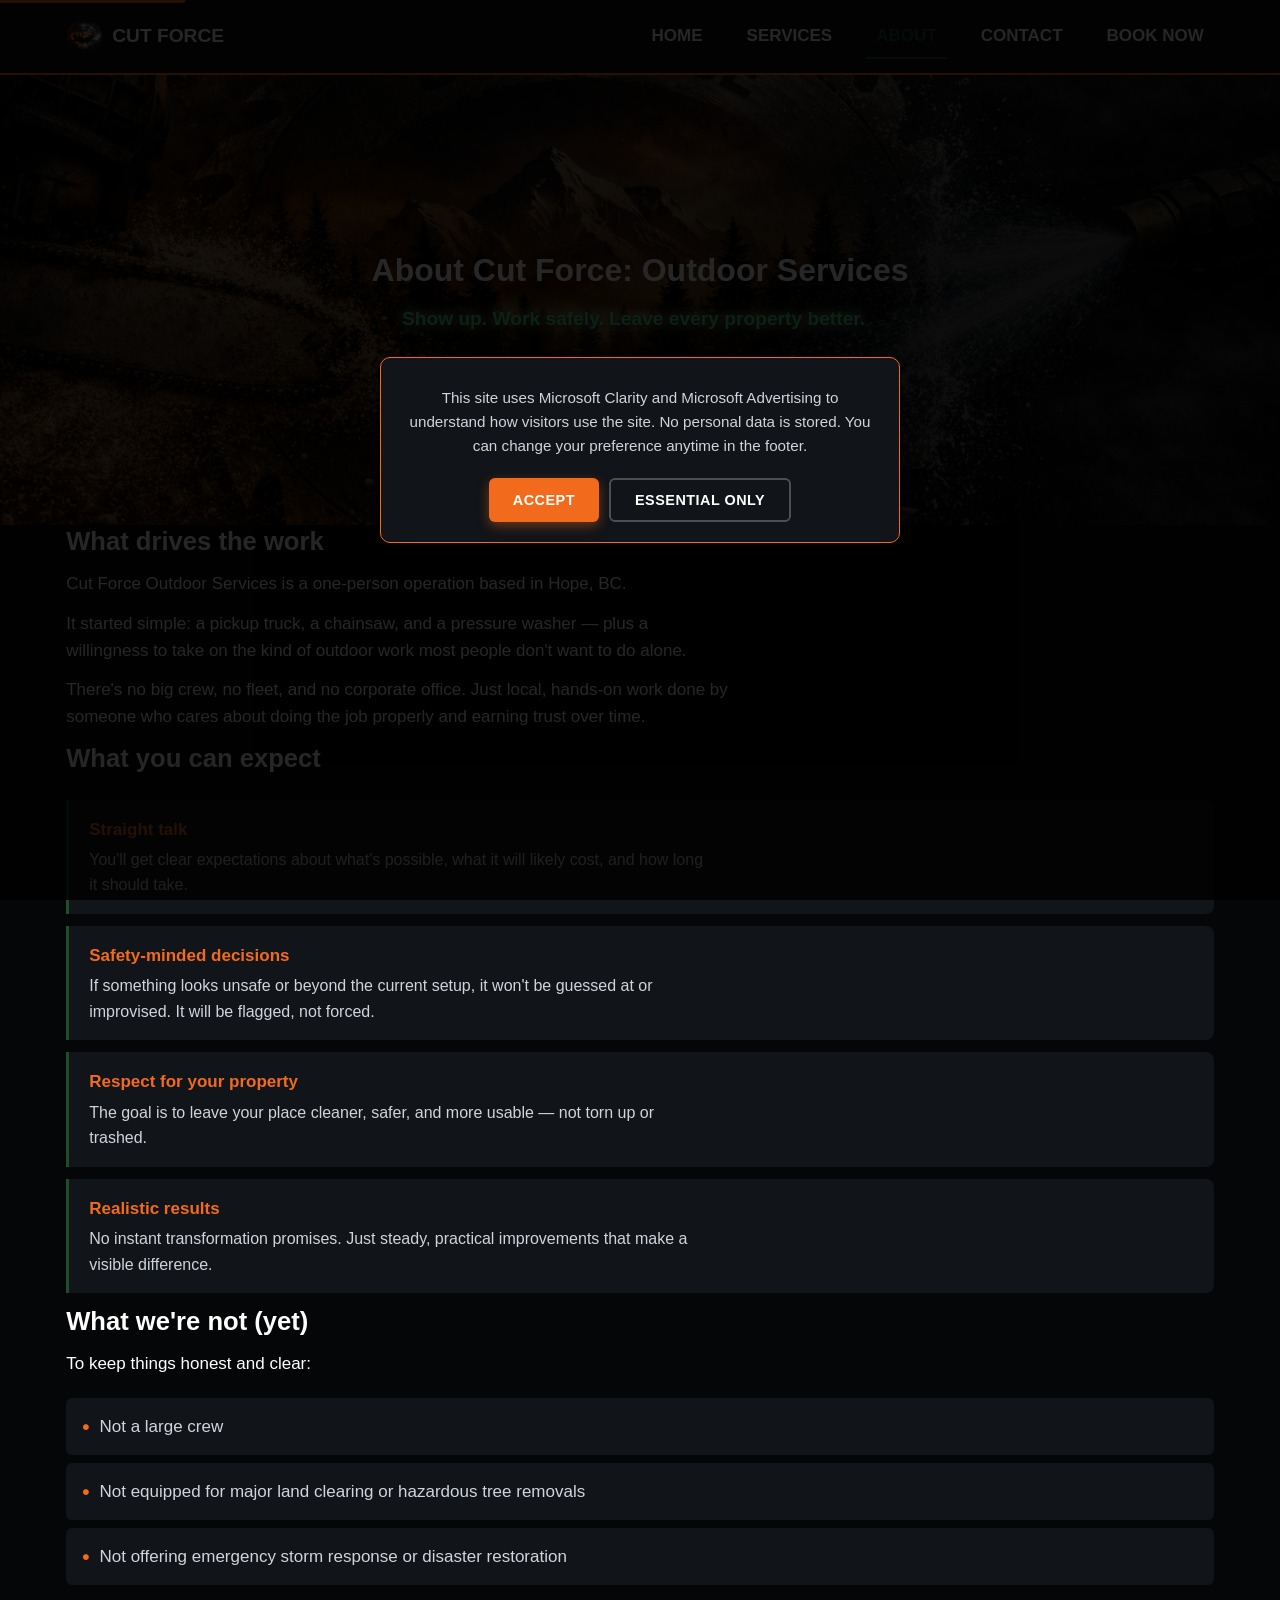
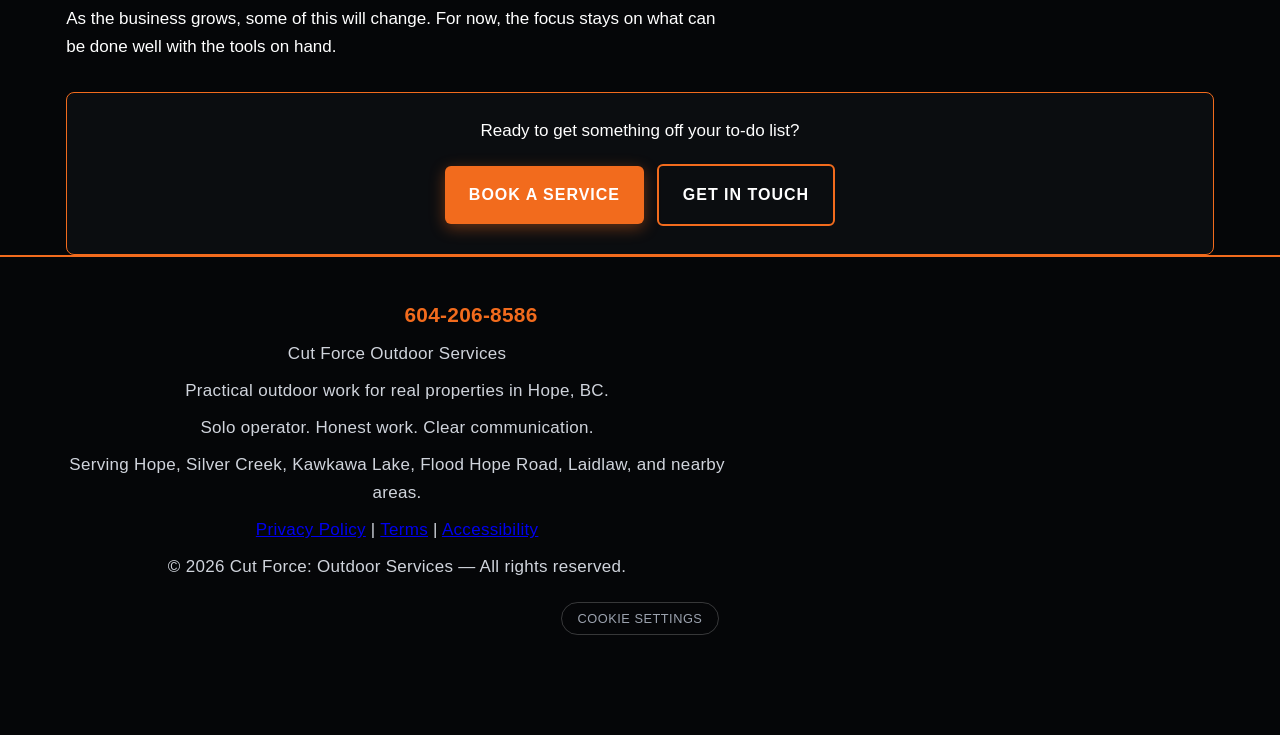
==== commit 66cce9ef: "fix(a11y): replace logo placeholder div with semantic img element Convert logo markup from empty div" ====
--- a/about.html
+++ b/about.html
@@ -42,7 +42,7 @@
     <header>
         <div class="container header-container">
             <div class="logo">
-                <div class="logo-icon" aria-label="Cut Force Logo"></div>
+                <img src="img/logo-new.png" alt="Cut Force Logo" class="logo-icon">
                 <span>CUT FORCE</span>
             </div>
             <button class="menu-toggle" aria-label="Toggle menu" aria-expanded="false">☰</button>
--- a/css/styles.css
+++ b/css/styles.css
@@ -114,9 +114,9 @@
  
  . l o g o   {   f o n t - s i z e :   1 . 2 r e m ;   f o n t - w e i g h t :   9 0 0 ;   c o l o r :   v a r ( - - t e x t - w h i t e ) ;   d i s p l a y :   f l e x ;   a l i g n - i t e m s :   c e n t e r ;   g a p :   1 0 p x ;   }   
- . l o g o - i c o n   {   w i d t h :   3 6 p x ;   h e i g h t :   3 6 p x ;   b o r d e r - r a d i u s :   5 0 % ;   b a c k g r o u n d :   c o n i c - g r a d i e n t ( f r o m   0 d e g ,   v a r ( - - a c c e n t - o r a n g e )   0 d e g   3 0 d e g ,   v a r ( - - a c c e n t - g r e e n )   3 0 d e g   6 0 d e g ,   v a r ( - - a c c e n t - o r a n g e )   6 0 d e g   9 0 d e g ,   v a r ( - - a c c e n t - g r e e n )   9 0 d e g   1 2 0 d e g ,   v a r ( - - a c c e n t - o r a n g e )   1 2 0 d e g ) ;   p o s i t i o n :   r e l a t i v e ;   f l e x - s h r i n k :   0 ;   } - 
- . l o g o - i c o n : : b e f o r e   {   c o n t e n t :   ' ' ;   p o s i t i o n :   a b s o l u t e ;   t o p :   5 0 % ;   l e f t :   5 0 % ;   t r a n s f o r m :   t r a n s l a t e ( - 5 0 % ,   - 5 0 % ) ;   w i d t h :   2 2 p x ;   h e i g h t :   2 2 p x ;   b a c k g r o u n d :   v a r ( - - b g - p r i m a r y ) ;   b o r d e r - r a d i u s :   5 0 % ;   } + . l o g o - i c o n   {   w i d t h :   3 6 p x ;   h e i g h t :   3 6 p x ;   b o r d e r - r a d i u s :   5 0 % ;   p o s i t i o n :   r e l a t i v e ;   f l e x - s h r i n k :   0 ;   o b j e c t - f i t :   c o n t a i n ;   } + 
+   
  . p h o n e - h e a d e r   {   c o l o r :   v a r ( - - a c c e n t - o r a n g e ) ;   f o n t - w e i g h t :   7 0 0 ;   f o n t - s i z e :   1 r e m ;   }   
